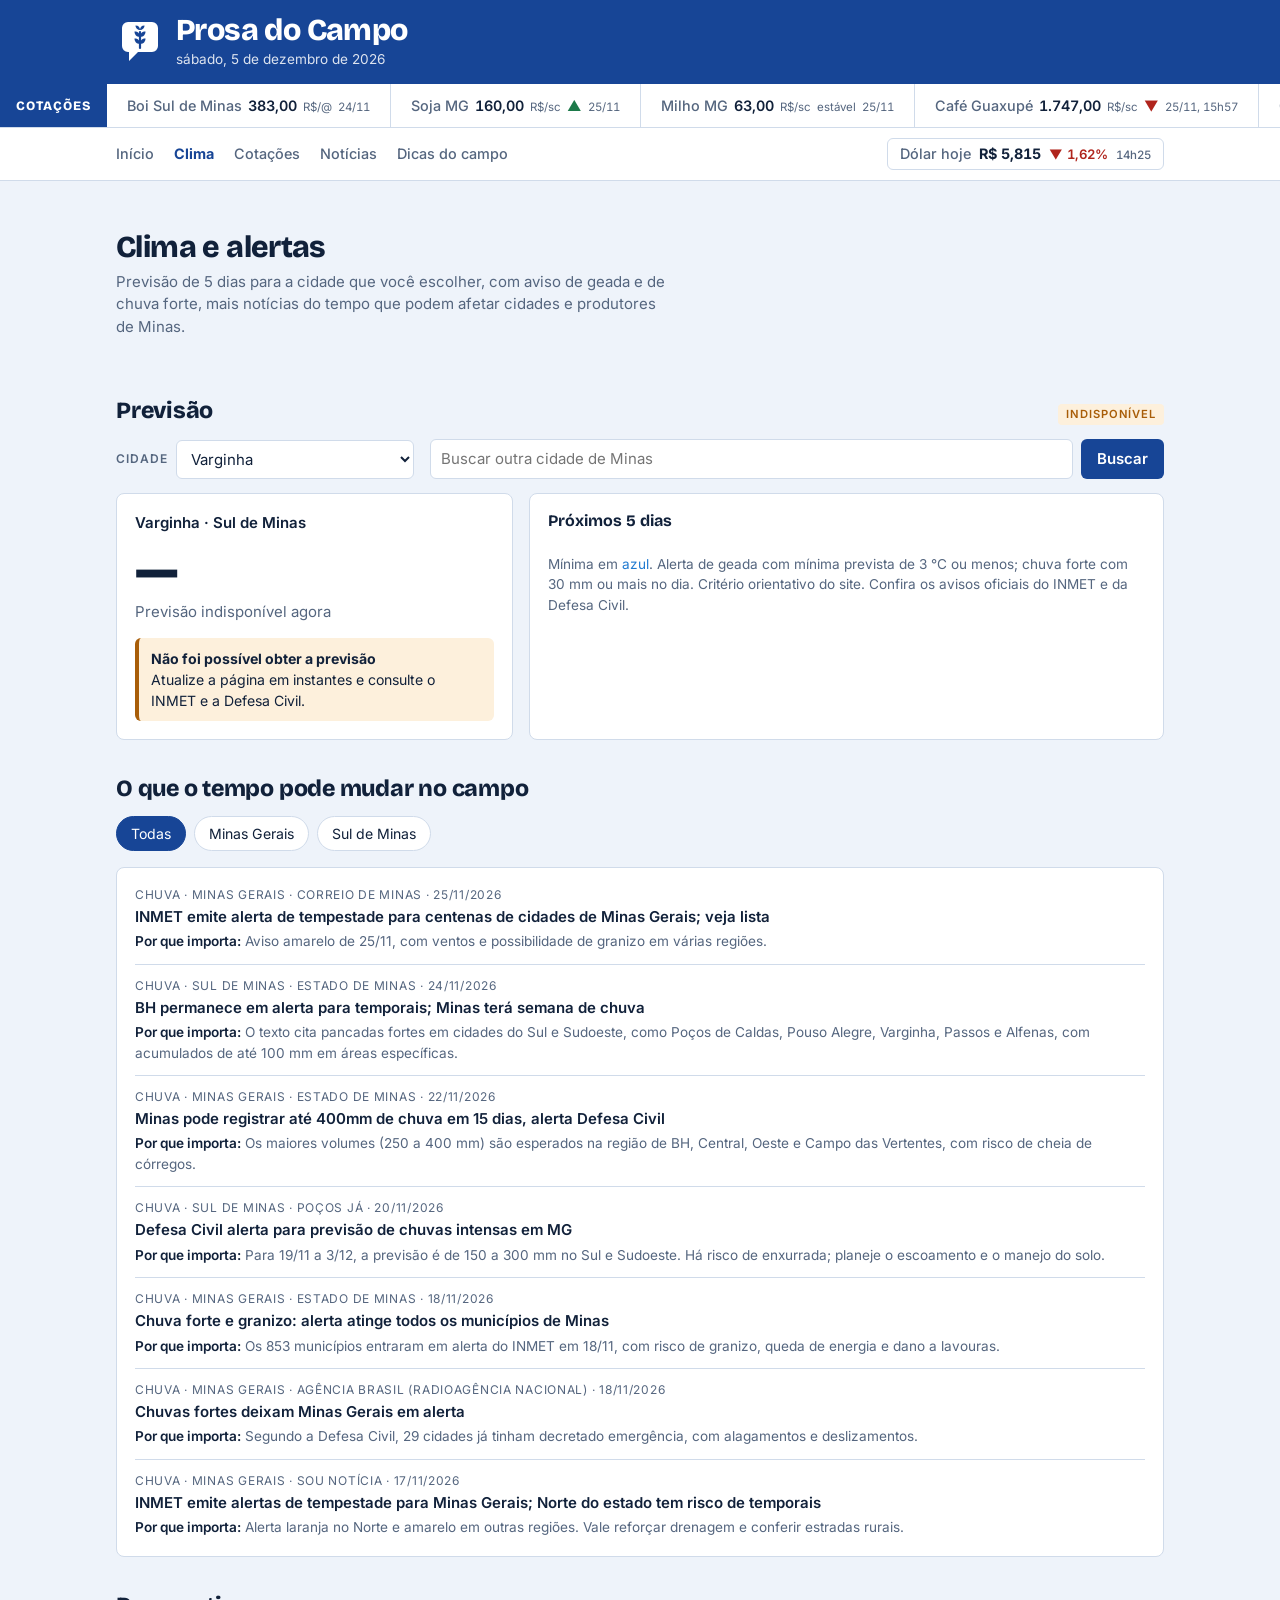
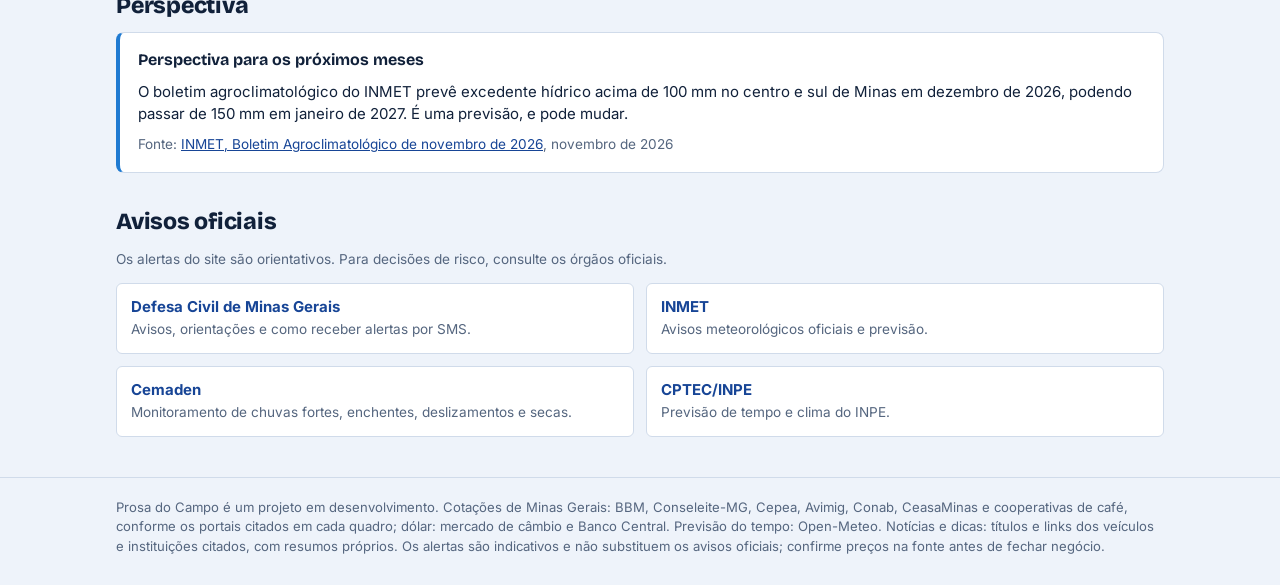
==== clima.html @ 06bc99a5 "Remove as ilustrações das páginas Clima, Cotações, Notícias e Dicas Co-Authored-By: Claude Sonnet 5." ====
<!doctype html>
<html lang="pt-BR">
<head>
<meta charset="utf-8">
<meta name="viewport" content="width=device-width, initial-scale=1, viewport-fit=cover">
<title>Clima · Prosa do Campo</title>
<meta name="description" content="Previsão por cidade de Minas Gerais, alertas de geada e chuva forte e notícias do tempo que afetam o campo.">
<link rel="stylesheet" href="https://fonts.googleapis.com/css2?family=Bricolage+Grotesque:opsz,wght@12..96,600;12..96,800&family=Inter:wght@400;500;600&display=swap">
<link rel="stylesheet" href="assets/site.css">
</head>
<body data-page="clima">
<header class="top">
  <div class="wrap">
    <a class="brand" href="index.html" style="color:inherit;text-decoration:none">
      <svg class="logo" viewBox="0 0 48 48" role="img" aria-label="Logo Prosa do Campo: balão de conversa com uma espiga">
        <path d="M6 10a6 6 0 0 1 6-6h24a6 6 0 0 1 6 6v18a6 6 0 0 1-6 6H22l-9 9v-9h-1a6 6 0 0 1-6-6z" fill="var(--accent-ink)"/>
        <path d="M24 30V14" stroke="var(--accent)" stroke-width="2.2" stroke-linecap="round" fill="none"/>
        <g fill="var(--accent)">
          <path d="M24 12c-3 0-4.5-2.5-4.5-4.5C22.500 7.500 24 9.500 24 12z"/>
          <path d="M24 12c3 0 4.500-2.500 4.500-4.500C25.500 7.500 24 9.500 24 12z"/>
          <path d="M24 19c-4 0-5.500-3-5.500-5.500C22 13.500 24 15.500 24 19z"/>
          <path d="M24 19c4 0 5.500-3 5.500-5.500C26 13.500 24 15.500 24 19z"/>
          <path d="M24 26c-4 0-5.500-3-5.500-5.500C22 20.500 24 22.500 24 26z"/>
          <path d="M24 26c4 0 5.500-3 5.500-5.500C26 20.500 24 22.500 24 26z"/>
        </g>
      </svg>
      <div>
        <h1>Prosa do Campo</h1>
        <p id="today">Notícias, clima e cotações para o produtor mineiro</p>
      </div>
    </a>
  </div>
</header>

<div class="ticker" aria-label="Cotações do dia">
  <a class="tk-label" href="cotacoes.html">Cotações</a>
  <div class="tk-view"><div class="tk-row" id="ticker"></div></div>
</div>

<nav class="sections" aria-label="Seções">
  <div class="wrap">
    <div class="links"><a href="index.html">Início</a><a href="clima.html" aria-current="page">Clima</a><a href="cotacoes.html">Cotações</a><a href="noticias.html">Notícias</a><a href="dicas.html">Dicas do campo</a></div>
    <a class="nav-usd" id="nav-usd" href="cotacoes.html#dolar"><span class="k">Dólar hoje</span><span class="v" id="nav-v">R$ —</span><span class="down" id="nav-pct"></span><span class="t" id="nav-t"></span></a>
  </div>
</nav>

<main class="wrap">

  <div class="page-head">
    <h2>Clima e alertas</h2>
    <p>Previsão de 5 dias para a cidade que você escolher, com aviso de geada e de chuva forte, mais notícias do tempo que podem afetar cidades e produtores de Minas.</p>
  </div>
  <section aria-labelledby="h-prev" style="margin-top:20px">
    <header><h2 id="h-prev">Previsão</h2><span class="sub"><span id="wx-status" class="tag">Carregando…</span></span></header>
    <div class="wx-tools">
      <div class="pick-city"><label for="city">Cidade</label><select id="city"></select></div>
      <form class="city-search" id="city-form" role="search">
        <label for="city-q" class="sr">Buscar outra cidade de Minas</label>
        <input id="city-q" type="search" placeholder="Buscar outra cidade de Minas" autocomplete="off" maxlength="60">
        <button type="submit">Buscar</button>
      </form>
    </div>
    <div id="city-results" class="city-results" aria-live="polite" hidden></div><div class="weather">
      <div class="panel now" aria-live="polite">
        <div class="place" id="wx-place"></div>
        <div class="temp" id="wx-temp"></div>
        <div class="cond" id="wx-cond"></div>
        <div class="alerts" id="alerts"></div>
      </div>
      <div class="panel">
        <h3>Próximos 5 dias</h3>
        <div class="days" id="days"></div>
        <p class="sub" style="margin:12px 0 0">Mínima em <span style="color:var(--sky)">azul</span>. Alerta de geada com mínima prevista de 3 °C ou menos; chuva forte com 30 mm ou mais no dia. Critério orientativo do site. Confira os avisos oficiais do INMET e da Defesa Civil.</p>
      </div>
    </div>
  </section>

  <section aria-labelledby="h-cn">
    <header><h2 id="h-cn">O que o tempo pode mudar no campo</h2></header>
    <div class="chips" id="clima-chips" role="group" aria-label="Filtrar por região"></div>
    <div class="panel"><ul class="news" id="clima-news"><li class="sub">Carregando…</li></ul></div>
  </section>

  <section id="clima-sazonal-box" aria-labelledby="h-saz">
    <header><h2 id="h-saz">Perspectiva</h2></header>
    <div id="clima-sazonal"></div>
  </section>

  <section aria-labelledby="h-of">
    <header><h2 id="h-of">Avisos oficiais</h2></header>
    <p class="disclaimer">Os alertas do site são orientativos. Para decisões de risco, consulte os órgãos oficiais.</p>
    <div class="linkgrid" id="clima-links"></div>
  </section>

</main>

<footer>
  <div class="wrap">
    Prosa do Campo é um projeto em desenvolvimento. Cotações de Minas Gerais: BBM, Conseleite-MG, Cepea, Avimig, Conab, CeasaMinas e cooperativas de café, conforme os portais citados em cada quadro; dólar: mercado de câmbio e Banco Central. Previsão do tempo: Open-Meteo. Notícias e dicas: títulos e links dos veículos e instituições citados, com resumos próprios. Os alertas são indicativos e não substituem os avisos oficiais; confirme preços na fonte antes de fechar negócio.
  </div>
</footer>
<script src="assets/site.js"></script>
</body>
</html>
---- assets/site.css ----
/* Base comum (a versão publicada no GitHub Pages não tem o reset do visualizador) */
html { -webkit-text-size-adjust: 100%; color-scheme: light; }
body { margin: 0; }
img, svg { max-width: 100%; }
[hidden] { display: none !important; }
/* Layout: faixa azul com logo e cidade, ticker de cotações, ilustração, clima, cotações em abas, notícias e dicas */
:root {
  --bg: #eef3fa;
  --surface: #ffffff;
  --ink: #11213a;
  --muted: #55667f;
  --line: #d0dbea;
  --accent: #174596;
  --accent-ink: #ffffff;
  --sky: #1f7ad1;
  --warn: #a85d08;
  --warn-bg: #fdf0dc;
  --crit: #b0241c;
  --crit-bg: #fbe4e1;
  --good: #1d7a4a;
  --font-display: "Bricolage Grotesque", "Trebuchet MS", system-ui, sans-serif;
  --font-body: "Inter", system-ui, -apple-system, "Segoe UI", sans-serif;
}
@media (prefers-color-scheme: dark) {
  :root:not([data-theme="light"]) {
    --bg: #0c1524; --surface: #131f33; --ink: #e4ecf8; --muted: #9fb0c8; --line: #24344d;
    --accent: #7db0ff; --accent-ink: #07101f; --sky: #5fc0ee; --warn: #f0b15a; --warn-bg: #33250f;
    --crit: #ff8f86; --crit-bg: #3a1613; --good: #5fbf8a; color-scheme: dark;
  }
}
:root[data-theme="dark"] {
  --bg: #0c1524; --surface: #131f33; --ink: #e4ecf8; --muted: #9fb0c8; --line: #24344d;
  --accent: #7db0ff; --accent-ink: #07101f; --sky: #5fc0ee; --warn: #f0b15a; --warn-bg: #33250f;
  --crit: #ff8f86; --crit-bg: #3a1613; --good: #5fbf8a; color-scheme: dark;
}
* { box-sizing: border-box; }
body { background: var(--bg); color: var(--ink); font-family: var(--font-body); font-size: 15px; line-height: 1.5; }
.wrap { max-width: 1080px; margin: 0 auto; padding-left: max(16px, env(safe-area-inset-left, 0px)); padding-right: max(16px, env(safe-area-inset-right, 0px)); }
h1, h2, h3 { font-family: var(--font-display); text-wrap: balance; margin: 0; line-height: 1.1; }
a { color: var(--accent); }
:focus-visible { outline: 2px solid var(--sky); outline-offset: 2px; }

.top { background: var(--accent); color: var(--accent-ink); margin-top: calc(-1 * env(safe-area-inset-top, 0px)); padding-top: env(safe-area-inset-top, 0px); }
.top .wrap { display: flex; flex-wrap: wrap; gap: 12px 24px; align-items: center; justify-content: space-between; padding-block: 14px; }
.brand { display: flex; align-items: center; gap: 12px; min-width: 0; }
.logo { width: 48px; height: 48px; flex: none; }
.brand h1 { font-size: 1.9rem; font-weight: 800; letter-spacing: -0.02em; }
.brand p { margin: 2px 0 0; font-size: 0.85rem; opacity: 0.85; }
.pick { display: flex; align-items: center; gap: 8px; min-width: 0; }
.pick label { font-size: 0.75rem; text-transform: uppercase; letter-spacing: 0.08em; opacity: 0.85; }
select { font: inherit; padding: 8px 10px; border-radius: 6px; border: 1px solid var(--line); background: var(--surface); color: var(--ink); min-width: 0; max-width: 100%; }

/* Faixa de cotações */
.ticker { display: flex; background: var(--surface); border-bottom: 1px solid var(--line); }
.tk-label { flex: none; display: flex; align-items: center; padding: 0 16px; padding-left: max(16px, env(safe-area-inset-left, 0px)); font-family: var(--font-display); font-weight: 800; font-size: 0.8rem; text-transform: uppercase; letter-spacing: 0.08em; background: var(--accent); color: var(--accent-ink); text-decoration: none; }
.tk-view { overflow: hidden; flex: 1; min-width: 0; }
.tk-row { display: flex; width: max-content; animation: tick 70s linear infinite; }
.tk-view:hover .tk-row { animation-play-state: paused; }
.tk { display: flex; align-items: baseline; gap: 6px; padding: 11px 20px; border-right: 1px solid var(--line); white-space: nowrap; font-variant-numeric: tabular-nums; font-size: 0.9rem; }
.tk .k { font-weight: 500; color: var(--muted); }
.tk .v { font-weight: 600; }
.tk .u, .tk .d { font-size: 0.72rem; color: var(--muted); }
.tk .up { color: var(--good); } .tk .down { color: var(--crit); }
@keyframes tick { to { transform: translateX(-50%); } }
@media (prefers-reduced-motion: reduce) {
  .tk-view { overflow-x: auto; }
  .tk-row { animation: none; }
  .tk-dup { display: none; }
}

nav.sections { border-bottom: 1px solid var(--line); background: var(--surface); }
nav.sections .wrap { display: flex; align-items: center; justify-content: space-between; gap: 16px; padding-block: 10px; }
nav.sections .links { display: flex; gap: 20px; overflow-x: auto; min-width: 0; }
nav.sections a.nav-usd { flex: none; display: flex; align-items: baseline; gap: 8px; color: var(--ink); padding: 4px 12px; border: 1px solid var(--line); border-radius: 6px; font-variant-numeric: tabular-nums; }
nav.sections a.nav-usd:hover { color: var(--ink); border-color: var(--accent); }
.nav-usd .k { color: var(--muted); font-weight: 500; }
.nav-usd .v { font-weight: 700; }
.nav-usd .up { color: var(--good); font-weight: 600; font-size: 0.82rem; }
.nav-usd .down { color: var(--crit); font-weight: 600; font-size: 0.82rem; }
.nav-usd .t { color: var(--muted); font-size: 0.72rem; }
@media (max-width: 520px) { .nav-usd .t { display: none; } }
nav.sections a { white-space: nowrap; text-decoration: none; color: var(--muted); font-weight: 500; font-size: 0.9rem; }
nav.sections a:hover { color: var(--accent); }

.wx-tools { display: flex; flex-wrap: wrap; gap: 10px 16px; align-items: center; margin-bottom: 14px; }
.pick-city { display: flex; align-items: center; gap: 8px; min-width: 0; }
.pick-city label { font-size: 0.75rem; text-transform: uppercase; letter-spacing: 0.08em; color: var(--muted); font-weight: 600; }
.pick-city select { max-width: 100%; }
.city-search { display: flex; gap: 8px; flex: 1; min-width: 240px; }
.city-search input { flex: 1; min-width: 0; font: inherit; padding: 8px 10px; border: 1px solid var(--line); border-radius: 6px; background: var(--surface); color: var(--ink); }
.city-search button { font: inherit; font-weight: 600; padding: 8px 16px; border: 0; border-radius: 6px; background: var(--accent); color: var(--accent-ink); cursor: pointer; }
.city-results { display: flex; flex-wrap: wrap; gap: 8px; align-items: center; margin: -4px 0 14px; }
.city-results button { font: inherit; padding: 6px 12px; border: 1px solid var(--line); border-radius: 999px; background: var(--surface); color: var(--ink); cursor: pointer; }
.city-results button:hover { border-color: var(--accent); color: var(--accent); }
.sr { position: absolute; width: 1px; height: 1px; overflow: hidden; clip: rect(0 0 0 0); white-space: nowrap; }
.hero { margin: 20px 0 0; border-radius: 8px; overflow: hidden; border: 1px solid var(--line); background: var(--surface); position: relative; }
.hero svg { display: block; width: 100%; height: 170px; }
.hero figcaption { position: absolute; left: 14px; bottom: 10px; color: var(--accent-ink); font-family: var(--font-display); font-weight: 800; font-size: 1.05rem; }

main { padding-block: 24px 40px; display: grid; gap: 36px; }
section > header { display: flex; flex-wrap: wrap; gap: 6px 14px; align-items: baseline; justify-content: space-between; margin-bottom: 14px; }
section > header h2 { font-size: 1.45rem; font-weight: 800; letter-spacing: -0.01em; }
.sub { color: var(--muted); font-size: 0.85rem; }
.tag { display: inline-block; font-size: 0.7rem; font-weight: 600; text-transform: uppercase; letter-spacing: 0.08em; padding: 2px 8px; border-radius: 4px; background: var(--warn-bg); color: var(--warn); }
.tag.live { background: var(--line); color: var(--good); }
.notice { border: 1px solid var(--line); background: var(--surface); color: var(--muted); padding: 10px 14px; border-radius: 6px; font-size: 0.85rem; margin: 0 0 16px; }

/* Clima */
.weather { display: grid; gap: 16px; grid-template-columns: minmax(0, 1fr) minmax(0, 1.6fr); }
.panel { background: var(--surface); border: 1px solid var(--line); border-radius: 8px; padding: 18px; min-width: 0; }
.now .temp { font-family: var(--font-display); font-size: 3.4rem; font-weight: 800; line-height: 1; letter-spacing: -0.03em; }
.now .cond { color: var(--muted); margin-top: 4px; }
.now .place { font-weight: 600; margin-bottom: 8px; }
.alerts { display: grid; gap: 8px; margin-top: 14px; }
.alert { padding: 10px 12px; border-radius: 6px; font-size: 0.88rem; border-left: 4px solid; }
.alert strong { display: block; }
.alert.crit { background: var(--crit-bg); border-color: var(--crit); }
.alert.warn { background: var(--warn-bg); border-color: var(--warn); }
.alert.ok { background: var(--bg); border-color: var(--good); }
.days { display: grid; grid-template-columns: repeat(5, minmax(0, 1fr)); gap: 8px; }
.day { text-align: center; padding: 10px 4px; border: 1px solid var(--line); border-radius: 6px; font-variant-numeric: tabular-nums; min-width: 0; }
.day .dn { font-weight: 600; font-size: 0.85rem; }
.day .dc { font-size: 0.72rem; color: var(--muted); min-height: 2.2em; }
.day .mm { margin-top: 4px; font-weight: 600; }
.day .mm span { color: var(--sky); }
.day .rain { font-size: 0.78rem; color: var(--muted); margin-top: 2px; }
.day.frost { border-color: var(--crit); background: var(--crit-bg); }
.day.heavy { border-color: var(--sky); }
.panel h3 { font-size: 1rem; margin-bottom: 12px; }

/* Cotações */
.ico { width: 26px; height: 26px; fill: none; stroke: var(--accent); stroke-width: 2; stroke-linecap: round; stroke-linejoin: round; flex: none; }
.ttl { display: inline-flex; align-items: center; gap: 8px; }
.tabs { display: flex; gap: 4px; margin-bottom: 16px; border-bottom: 1px solid var(--line); }
.tabs button { font: inherit; font-weight: 600; padding: 10px 16px; background: none; border: 0; border-bottom: 3px solid transparent; color: var(--muted); cursor: pointer; margin-bottom: -1px; }
.tabs button[aria-selected="true"] { color: var(--accent); border-bottom-color: var(--accent); }
.quotes { display: grid; gap: 16px; grid-template-columns: repeat(2, minmax(0, 1fr)); }
.q h3 { display: flex; justify-content: space-between; align-items: baseline; gap: 8px; flex-wrap: wrap; }
.scroll { overflow-x: auto; }
table { width: 100%; border-collapse: collapse; font-variant-numeric: tabular-nums; }
th, td { text-align: right; padding: 8px 6px; border-bottom: 1px solid var(--line); font-size: 0.88rem; white-space: nowrap; }
th:first-child, td:first-child { text-align: left; white-space: normal; }
th { font-size: 0.7rem; text-transform: uppercase; letter-spacing: 0.07em; color: var(--muted); font-weight: 600; }
tr:last-child td { border-bottom: 0; }
td.val { font-weight: 600; }
td.dt { color: var(--muted); font-size: 0.8rem; }
.up { color: var(--good); } .down { color: var(--crit); }
.unit { display: block; font-size: 0.72rem; color: var(--muted); }
.empty { margin: 0; padding: 14px; border: 1px dashed var(--line); border-radius: 6px; color: var(--muted); font-size: 0.88rem; }

.q.wide { grid-column: 1 / -1; }
.cafe-grid { display: grid; gap: 18px 28px; grid-template-columns: minmax(0, 1.15fr) minmax(0, 1fr); }
.cafe-grid > div { min-width: 0; }
.q h4 { margin: 0 0 6px; font-size: 0.78rem; text-transform: uppercase; letter-spacing: 0.06em; color: var(--muted); font-weight: 600; }
.cafe-grid .stack { display: grid; gap: 22px; align-content: start; }
.usd { display: grid; gap: 16px; grid-template-columns: minmax(0, 1fr) minmax(0, 1.6fr); }
.usd .lbl { font-size: 0.75rem; text-transform: uppercase; letter-spacing: 0.08em; color: var(--muted); font-weight: 600; }
.usd .big { font-family: var(--font-display); font-size: 3.2rem; font-weight: 800; line-height: 1.05; letter-spacing: -0.03em; margin: 6px 0 4px; font-variant-numeric: tabular-nums; }
.usd .chg { font-weight: 600; font-variant-numeric: tabular-nums; }
.usd dl { display: grid; grid-template-columns: auto 1fr; gap: 4px 16px; margin: 14px 0 0; font-variant-numeric: tabular-nums; font-size: 0.9rem; }
.usd dt { color: var(--muted); } .usd dd { margin: 0; text-align: right; font-weight: 600; }

/* Notícias e dicas */
.cols { display: grid; gap: 16px; grid-template-columns: minmax(0, 1.5fr) minmax(0, 1fr); }
.news { list-style: none; margin: 0; padding: 0; display: grid; }
.news li { padding: 12px 0; border-bottom: 1px solid var(--line); }
.news li:first-child { padding-top: 0; }
.news li:last-child { border-bottom: 0; padding-bottom: 0; }
.news .meta { font-size: 0.75rem; color: var(--muted); text-transform: uppercase; letter-spacing: 0.06em; }
.news a { display: inline-block; margin-top: 2px; font-weight: 600; color: var(--ink); text-decoration: none; }
.news a:hover { color: var(--accent); text-decoration: underline; }
.tips { margin: 0; padding-left: 1.1em; display: grid; gap: 10px; }
.tips li::marker { color: var(--accent); }

footer { border-top: 1px solid var(--line); padding-block: 20px 28px; color: var(--muted); font-size: 0.82rem; }

@media (max-width: 760px) {
  .weather, .quotes, .cols, .usd, .cafe-grid { grid-template-columns: minmax(0, 1fr); }
  .days { grid-template-columns: repeat(5, minmax(64px, 1fr)); overflow-x: auto; }
  .brand h1 { font-size: 1.6rem; }
  .hero svg { height: 130px; }
}

/* ===== Várias páginas ===== */
nav.sections .links a[aria-current="page"] { color: var(--accent); font-weight: 700; box-shadow: 0 2px 0 var(--accent); }
.page-head { padding-block: 26px 4px; }
.page-head h2 { font-size: 1.9rem; font-weight: 800; letter-spacing: -0.02em; }
.page-head p { margin: 6px 0 0; color: var(--muted); max-width: 62ch; }
.more { display: inline-block; margin-top: 12px; font-weight: 600; font-size: 0.9rem; }
.home-top { display: grid; gap: 16px; grid-template-columns: minmax(0, 1fr) minmax(0, 1.4fr); }
.home-top .panel .place a, .place a { font-size: 0.8rem; font-weight: 500; margin-left: 6px; }
.stats { display: grid; gap: 10px; grid-template-columns: repeat(4, minmax(0, 1fr)); }
.stat { border: 1px solid var(--line); border-radius: 6px; padding: 10px 12px; min-width: 0; background: var(--bg); font-variant-numeric: tabular-nums; }
.stat .k { font-size: 0.78rem; color: var(--muted); }
.stat .v { font-weight: 700; font-size: 1.1rem; }
.stat .u, .stat .d { font-size: 0.72rem; color: var(--muted); }
.stat .up { color: var(--good); } .stat .down { color: var(--crit); }
.tip-day { border-left: 4px solid var(--accent); padding: 4px 0 4px 14px; }
.tip-day .meta { font-size: 0.75rem; color: var(--muted); text-transform: uppercase; letter-spacing: 0.06em; }
.tip-day h3 { margin: 2px 0 6px; font-size: 1.1rem; }
.tip-day p { margin: 0 0 6px; }
.chips { display: flex; flex-wrap: wrap; gap: 8px; margin: 0 0 16px; }
.chips button { font: inherit; font-size: 0.88rem; padding: 6px 14px; border: 1px solid var(--line); border-radius: 999px; background: var(--surface); color: var(--ink); cursor: pointer; }
.chips button[aria-pressed="true"] { background: var(--accent); color: var(--accent-ink); border-color: var(--accent); }
.news .why { display: block; margin-top: 3px; font-size: 0.85rem; color: var(--muted); }
.news .why b { font-weight: 600; color: var(--ink); }
.cardgrid { display: grid; gap: 16px; grid-template-columns: repeat(2, minmax(0, 1fr)); }
.tip-card { background: var(--surface); border: 1px solid var(--line); border-radius: 8px; padding: 16px 18px; min-width: 0; }
.tip-card .meta { font-size: 0.72rem; color: var(--muted); text-transform: uppercase; letter-spacing: 0.07em; font-weight: 600; }
.tip-card h3 { font-size: 1.05rem; margin: 4px 0 8px; }
.tip-card p { margin: 0 0 8px; }
.tip-card .src { font-size: 0.82rem; color: var(--muted); }
.linkgrid { display: grid; gap: 12px; grid-template-columns: repeat(2, minmax(0, 1fr)); }
.linkgrid a { display: block; padding: 12px 14px; border: 1px solid var(--line); border-radius: 6px; background: var(--surface); color: var(--ink); text-decoration: none; }
.linkgrid a:hover { border-color: var(--accent); }
.linkgrid strong { display: block; color: var(--accent); }
.linkgrid span { font-size: 0.85rem; color: var(--muted); }
.outlook { border-left: 4px solid var(--sky); }
.disclaimer { font-size: 0.85rem; color: var(--muted); }
@media (max-width: 760px) {
  .home-top, .cardgrid, .linkgrid { grid-template-columns: minmax(0, 1fr); }
  .stats { grid-template-columns: repeat(2, minmax(0, 1fr)); }
  .page-head h2 { font-size: 1.6rem; }
}
@media (max-width: 640px) {
  nav.sections .wrap { flex-wrap: wrap; }
  nav.sections .links { flex: 1 1 100%; gap: 16px; }
  nav.sections a.nav-usd { flex: 1 1 100%; justify-content: center; }
}
.hero img { display: block; width: 100%; height: 340px; object-fit: cover; object-position: center 40%; }
.hero figcaption { text-shadow: 0 1px 6px rgba(0,0,0,.6); color: #fff; }
@media (max-width: 760px) { .hero img { height: 200px; } }
.hero.hero-page img { height: 220px; object-position: center; }
@media (max-width: 760px) { .hero.hero-page img { height: 130px; } }
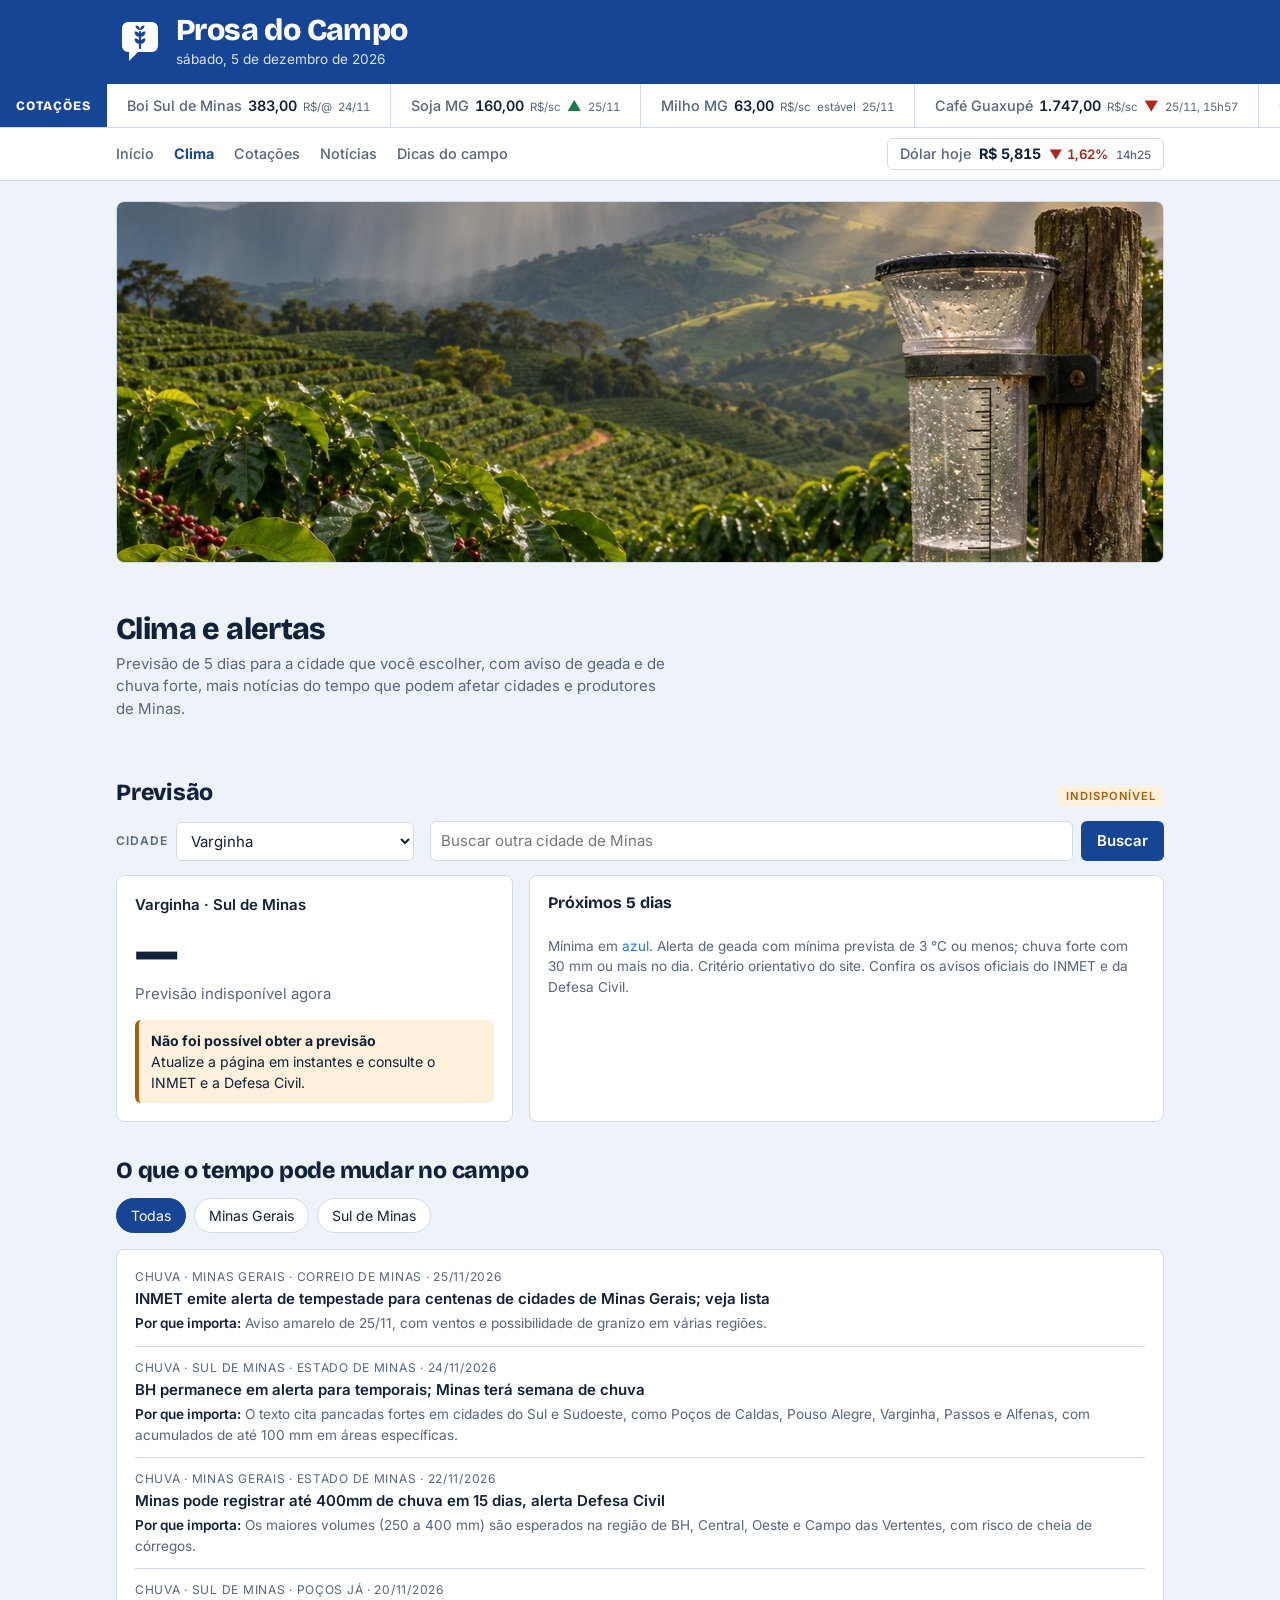
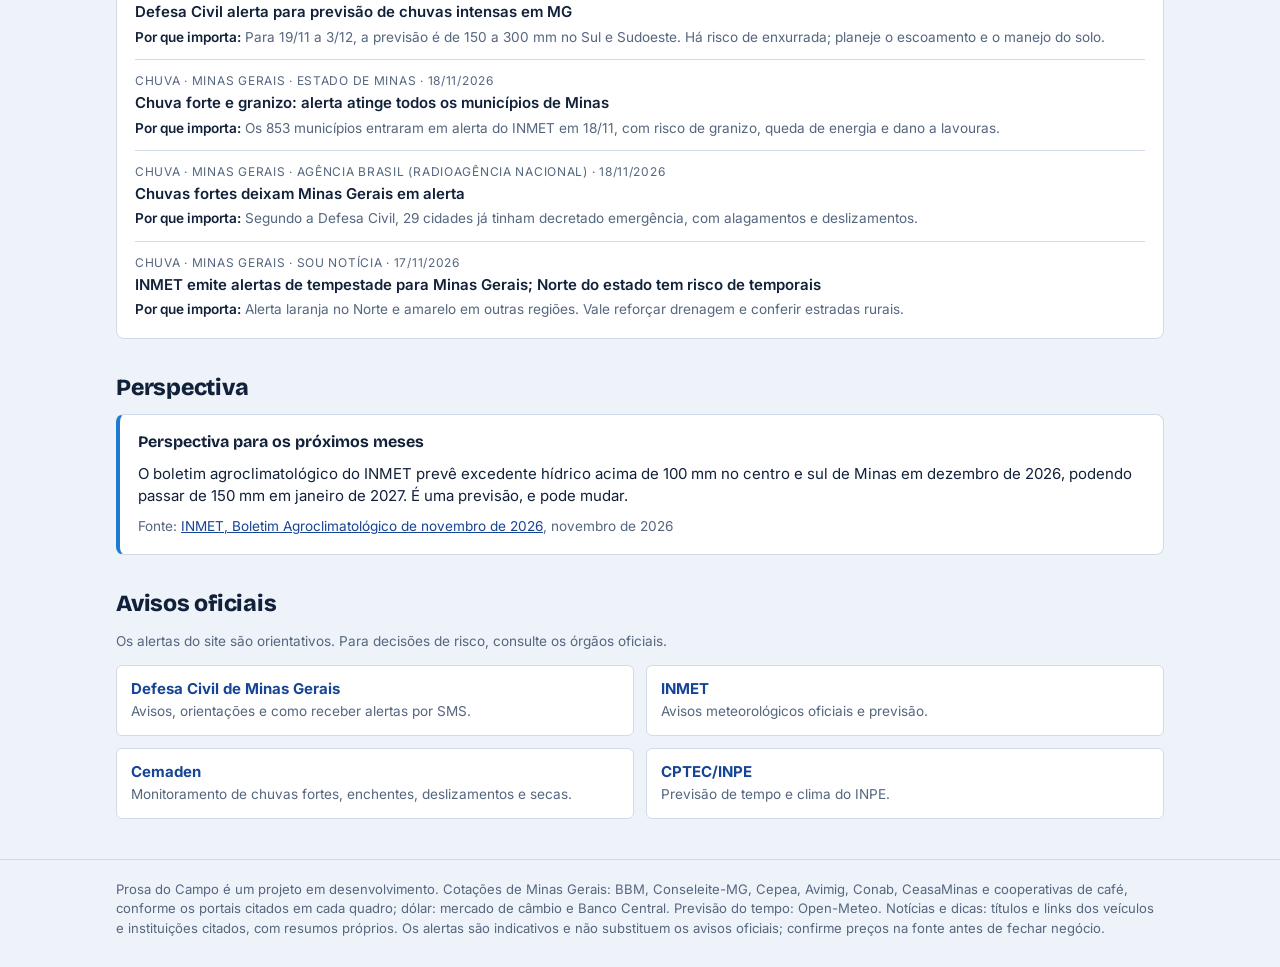
==== commit 9caf886b: "Imagens enviadas pelo usuário no topo de Clima, Cotações, Notícias e Dicas Co-Authored-By: Claude So" ====
--- a/clima.html
+++ b/clima.html
@@ -43,7 +43,7 @@
     <a class="nav-usd" id="nav-usd" href="cotacoes.html#dolar"><span class="k">Dólar hoje</span><span class="v" id="nav-v">R$ —</span><span class="down" id="nav-pct"></span><span class="t" id="nav-t"></span></a>
   </div>
 </nav>
-
+<div class="wrap"><figure class="hero hero-page"><img src="assets/hero-clima.jpg" width="1254" height="602" alt="Chuva sobre os morros de um cafezal em Minas Gerais, com um pluviômetro no primeiro plano"></figure></div>
 <main class="wrap">
 
   <div class="page-head">
--- a/assets/site.css
+++ b/assets/site.css
@@ -230,5 +230,5 @@
 .hero img { display: block; width: 100%; height: 340px; object-fit: cover; object-position: center 40%; }
 .hero figcaption { text-shadow: 0 1px 6px rgba(0,0,0,.6); color: #fff; }
 @media (max-width: 760px) { .hero img { height: 200px; } }
-.hero.hero-page img { height: 220px; object-position: center; }
-@media (max-width: 760px) { .hero.hero-page img { height: 130px; } }
+.hero.hero-page img { height: 360px; object-position: center; }
+@media (max-width: 760px) { .hero.hero-page img { height: 200px; } }
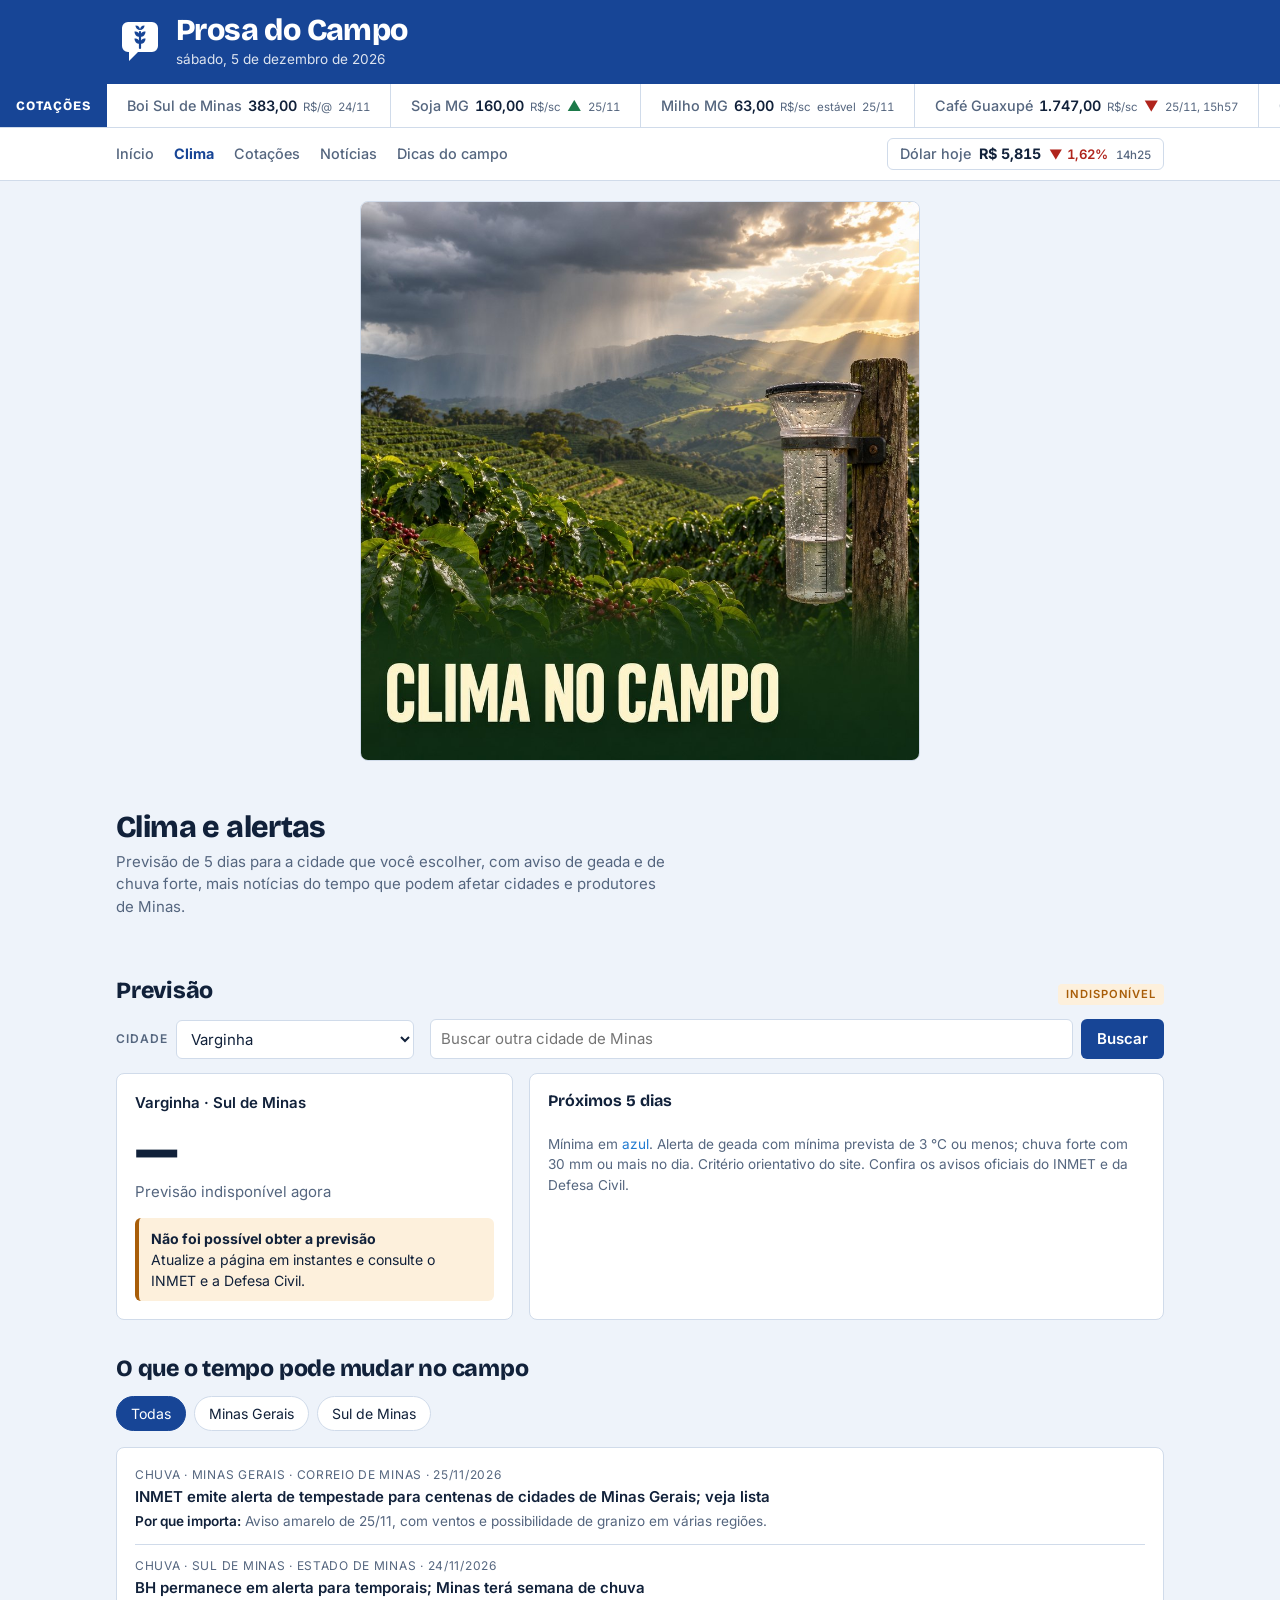
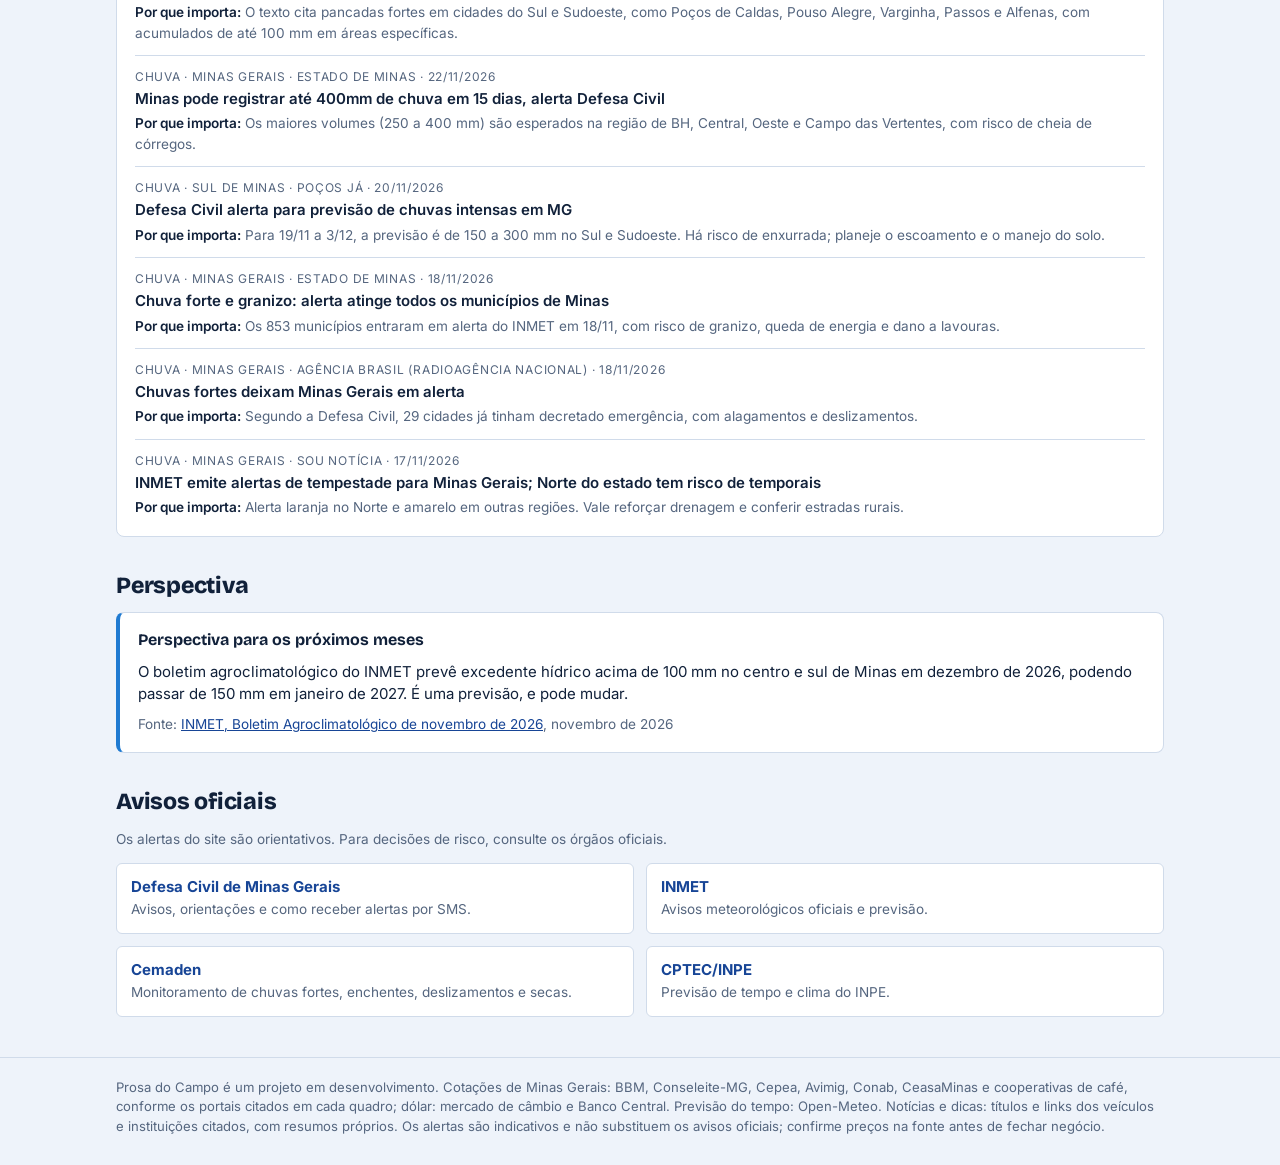
==== commit 637cbca1: "Imagens inteiras e centralizadas nas páginas Clima, Cotações, Notícias e Dicas Co-Authored-By: Claud" ====
--- a/clima.html
+++ b/clima.html
@@ -43,7 +43,7 @@
     <a class="nav-usd" id="nav-usd" href="cotacoes.html#dolar"><span class="k">Dólar hoje</span><span class="v" id="nav-v">R$ —</span><span class="down" id="nav-pct"></span><span class="t" id="nav-t"></span></a>
   </div>
 </nav>
-<div class="wrap"><figure class="hero hero-page"><img src="assets/hero-clima.jpg" width="1254" height="602" alt="Chuva sobre os morros de um cafezal em Minas Gerais, com um pluviômetro no primeiro plano"></figure></div>
+<div class="wrap"><figure class="hero hero-page"><img src="assets/hero-clima.jpg" width="1000" height="1000" alt="Chuva sobre os morros de um cafezal em Minas Gerais, com um pluviômetro no primeiro plano"></figure></div>
 <main class="wrap">
 
   <div class="page-head">
--- a/assets/site.css
+++ b/assets/site.css
@@ -230,5 +230,6 @@
 .hero img { display: block; width: 100%; height: 340px; object-fit: cover; object-position: center 40%; }
 .hero figcaption { text-shadow: 0 1px 6px rgba(0,0,0,.6); color: #fff; }
 @media (max-width: 760px) { .hero img { height: 200px; } }
-.hero.hero-page img { height: 360px; object-position: center; }
-@media (max-width: 760px) { .hero.hero-page img { height: 200px; } }
+.hero.hero-page { max-width: 560px; margin-left: auto; margin-right: auto; }
+.hero.hero-page img { height: auto; aspect-ratio: 1 / 1; object-fit: contain; }
+
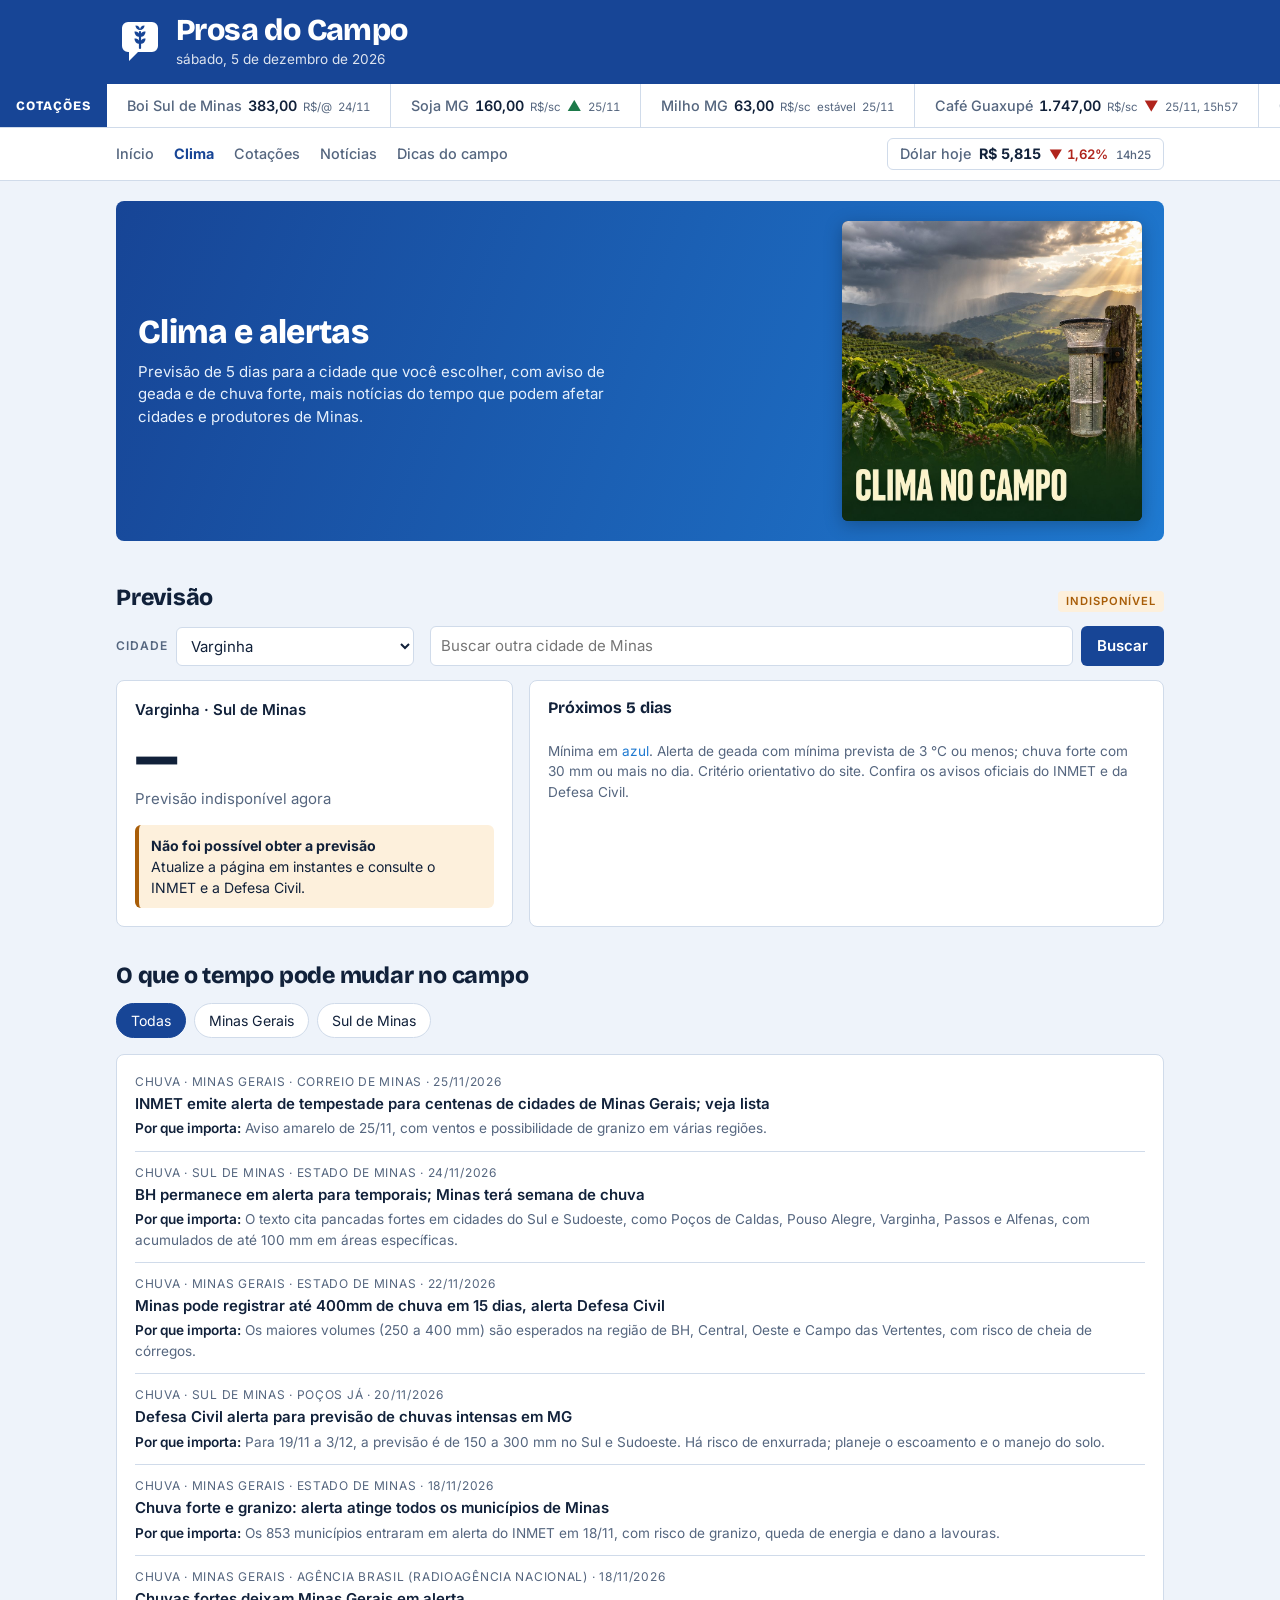
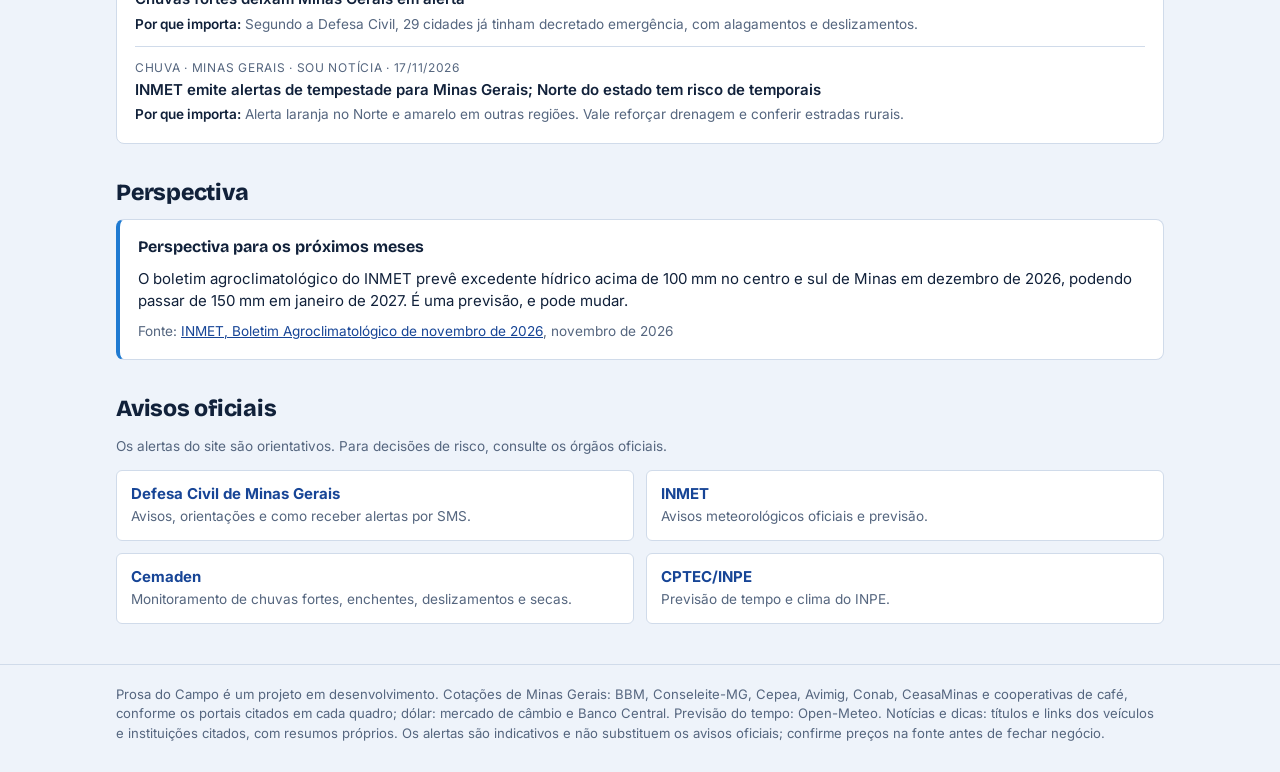
==== commit 23fde25f: "Faixa em paisagem nas páginas internas: título à esquerda, imagem inteira à direita Co-Authored-By: " ====
--- a/clima.html
+++ b/clima.html
@@ -43,13 +43,10 @@
     <a class="nav-usd" id="nav-usd" href="cotacoes.html#dolar"><span class="k">Dólar hoje</span><span class="v" id="nav-v">R$ —</span><span class="down" id="nav-pct"></span><span class="t" id="nav-t"></span></a>
   </div>
 </nav>
-<div class="wrap"><figure class="hero hero-page"><img src="assets/hero-clima.jpg" width="1000" height="1000" alt="Chuva sobre os morros de um cafezal em Minas Gerais, com um pluviômetro no primeiro plano"></figure></div>
+<div class="wrap"><section class="banner" aria-labelledby="h-banner"><div class="banner-text"><h2 id="h-banner">Clima e alertas</h2><p>Previsão de 5 dias para a cidade que você escolher, com aviso de geada e de chuva forte, mais notícias do tempo que podem afetar cidades e produtores de Minas.</p></div><img src="assets/hero-clima.jpg" width="1000" height="1000" alt="Chuva sobre os morros de um cafezal em Minas Gerais, com um pluviômetro no primeiro plano"></section></div>
 <main class="wrap">
 
-  <div class="page-head">
-    <h2>Clima e alertas</h2>
-    <p>Previsão de 5 dias para a cidade que você escolher, com aviso de geada e de chuva forte, mais notícias do tempo que podem afetar cidades e produtores de Minas.</p>
-  </div>
+  
   <section aria-labelledby="h-prev" style="margin-top:20px">
     <header><h2 id="h-prev">Previsão</h2><span class="sub"><span id="wx-status" class="tag">Carregando…</span></span></header>
     <div class="wx-tools">
--- a/assets/site.css
+++ b/assets/site.css
@@ -230,6 +230,10 @@
 .hero img { display: block; width: 100%; height: 340px; object-fit: cover; object-position: center 40%; }
 .hero figcaption { text-shadow: 0 1px 6px rgba(0,0,0,.6); color: #fff; }
 @media (max-width: 760px) { .hero img { height: 200px; } }
-.hero.hero-page { max-width: 560px; margin-left: auto; margin-right: auto; }
-.hero.hero-page img { height: auto; aspect-ratio: 1 / 1; object-fit: contain; }
-
+/* Faixa em paisagem: texto à esquerda, imagem inteira à direita */
+.banner { display: grid; grid-template-columns: minmax(0, 1fr) auto; gap: 24px; align-items: center; margin: 20px 0 0; padding: 20px 22px; border-radius: 8px; background: linear-gradient(110deg, #174596, #1f7ad1); color: #fff; }
+.banner h2 { font-size: 2.1rem; font-weight: 800; letter-spacing: -0.02em; color: #fff; }
+.banner p { margin: 10px 0 0; max-width: 52ch; color: #e6f0fc; }
+.banner img { display: block; width: 300px; height: 300px; border-radius: 6px; object-fit: contain; background: #0c1b33; box-shadow: 0 4px 18px rgba(0,0,0,.25); }
+@media (max-width: 760px) { .banner { grid-template-columns: minmax(0, 1fr) 36%; gap: 12px; padding: 14px; } .banner h2 { font-size: 1.3rem; } .banner p { font-size: 0.8rem; margin-top: 6px; } .banner img { width: 100%; height: auto; aspect-ratio: 1 / 1; } }
+
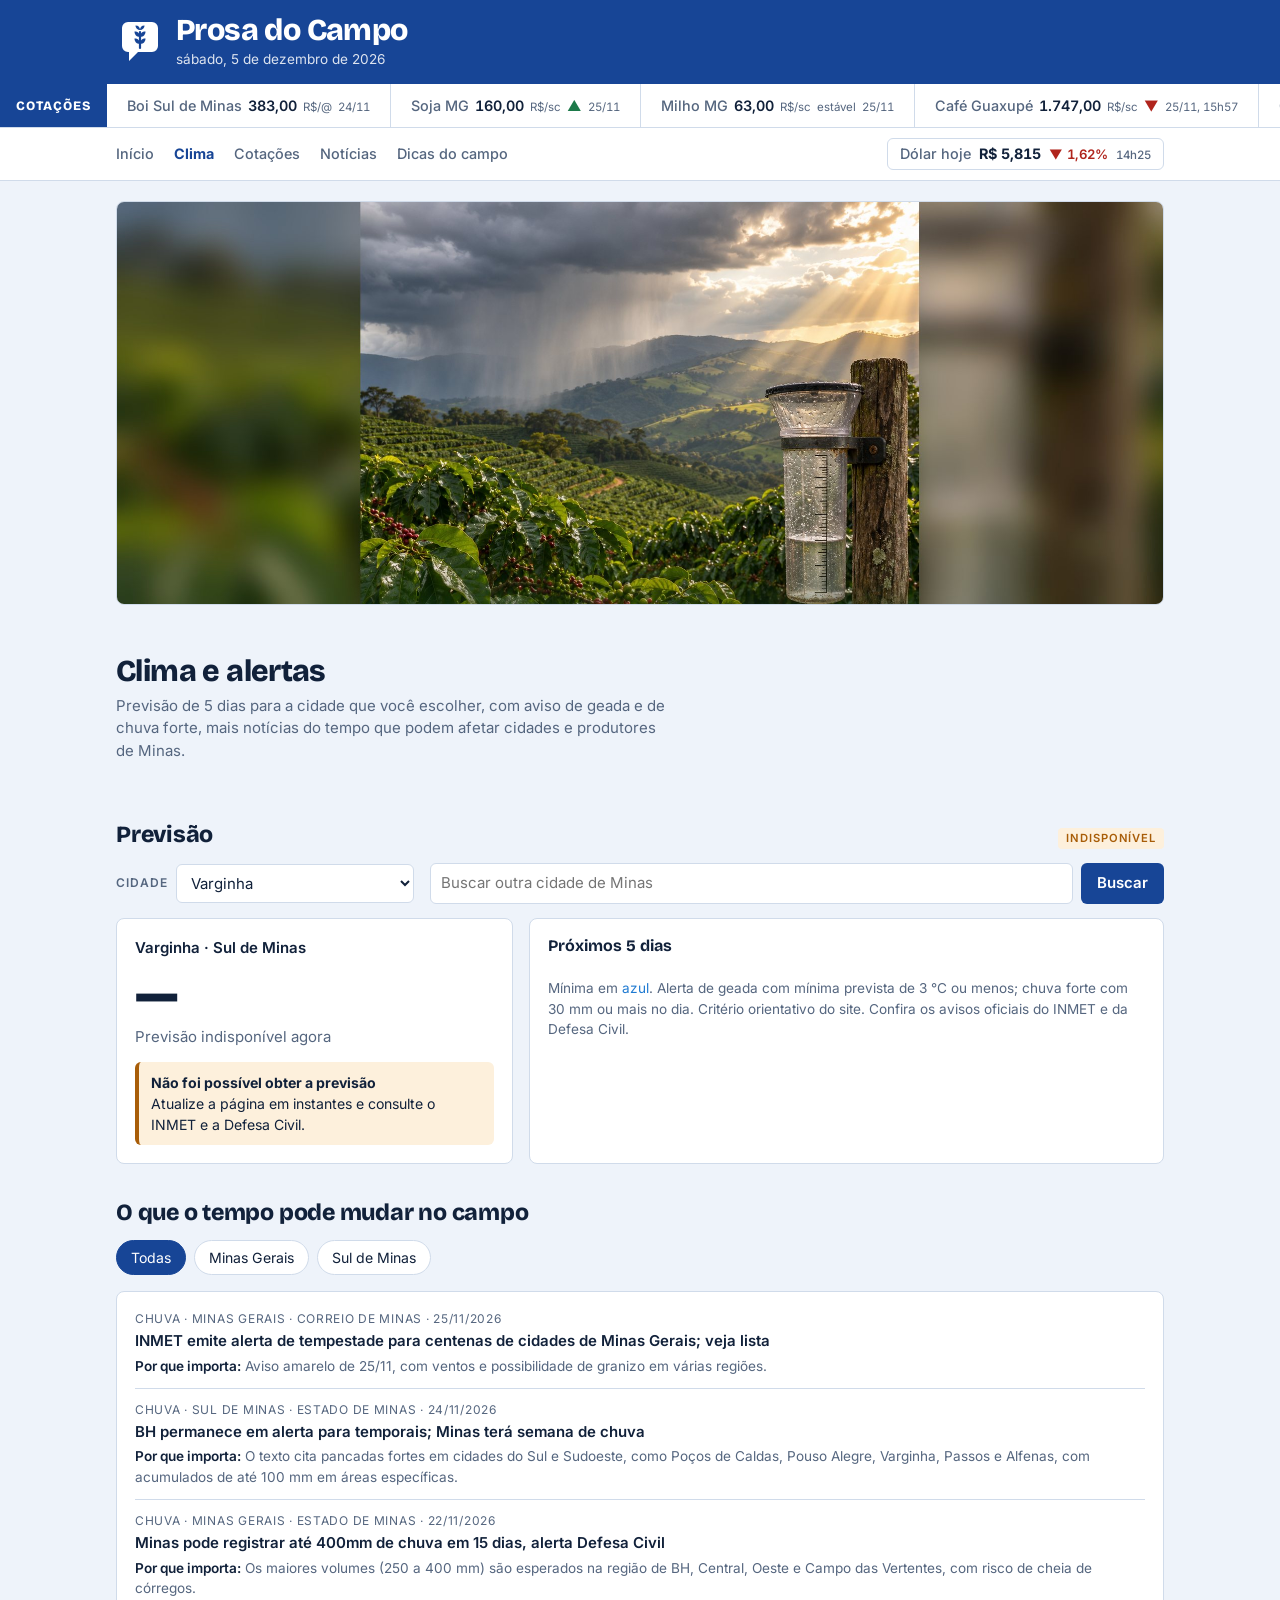
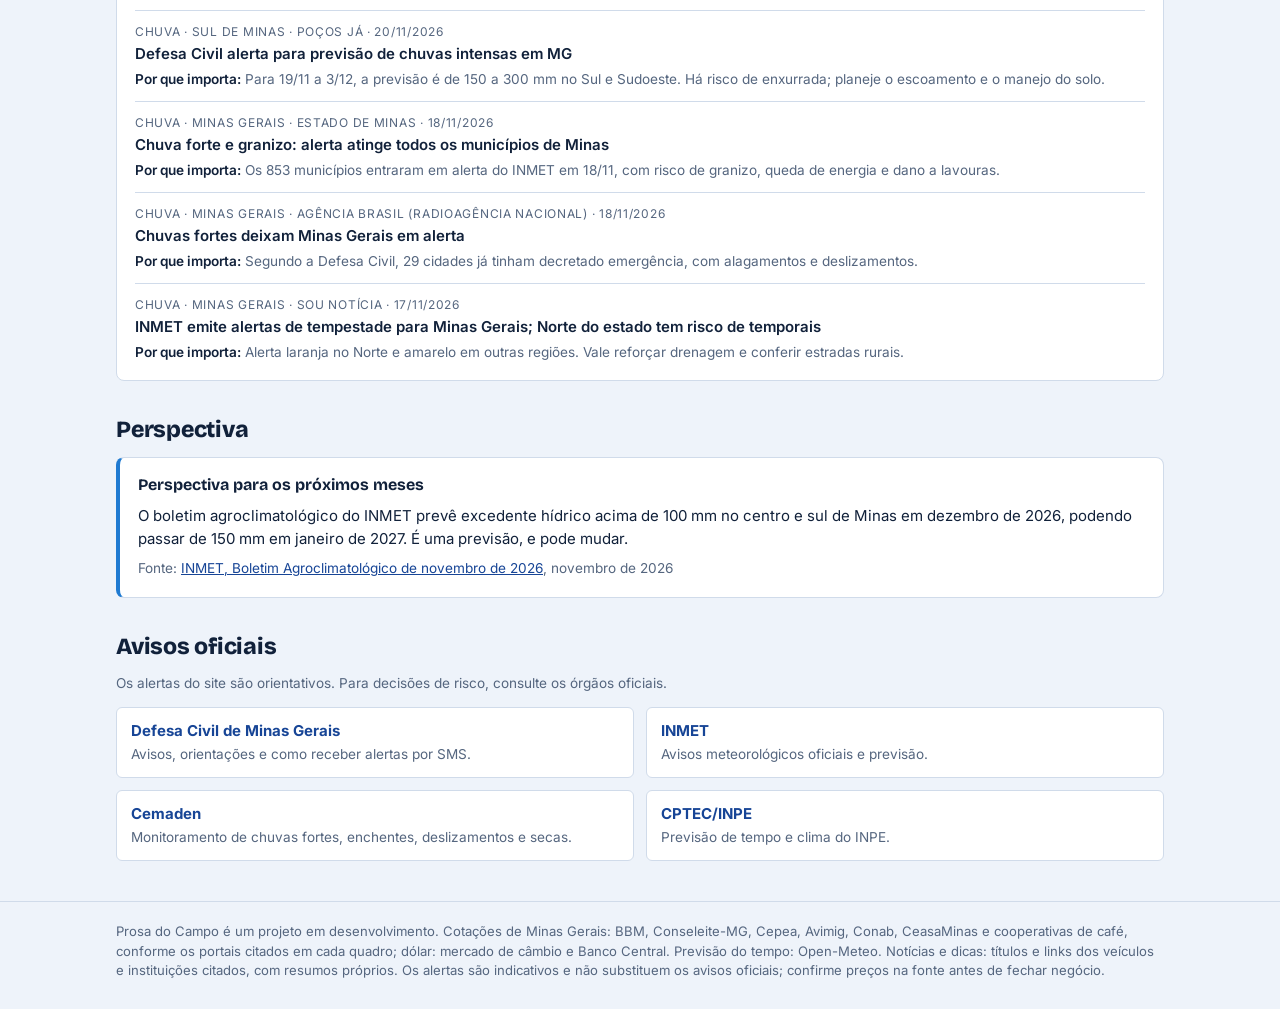
==== commit 18488ab7: "Imagens em paisagem nas páginas internas, sem o título escrito e com laterais desfocadas Co-Authored" ====
--- a/clima.html
+++ b/clima.html
@@ -43,10 +43,13 @@
     <a class="nav-usd" id="nav-usd" href="cotacoes.html#dolar"><span class="k">Dólar hoje</span><span class="v" id="nav-v">R$ —</span><span class="down" id="nav-pct"></span><span class="t" id="nav-t"></span></a>
   </div>
 </nav>
-<div class="wrap"><section class="banner" aria-labelledby="h-banner"><div class="banner-text"><h2 id="h-banner">Clima e alertas</h2><p>Previsão de 5 dias para a cidade que você escolher, com aviso de geada e de chuva forte, mais notícias do tempo que podem afetar cidades e produtores de Minas.</p></div><img src="assets/hero-clima.jpg" width="1000" height="1000" alt="Chuva sobre os morros de um cafezal em Minas Gerais, com um pluviômetro no primeiro plano"></section></div>
+<div class="wrap"><figure class="hero hero-page"><img src="assets/hero-clima.jpg" width="2080" height="800" alt="Chuva sobre os morros de um cafezal em Minas Gerais, com um pluviômetro no primeiro plano"></figure></div>
 <main class="wrap">
 
-  
+  <div class="page-head">
+    <h2>Clima e alertas</h2>
+    <p>Previsão de 5 dias para a cidade que você escolher, com aviso de geada e de chuva forte, mais notícias do tempo que podem afetar cidades e produtores de Minas.</p>
+  </div>
   <section aria-labelledby="h-prev" style="margin-top:20px">
     <header><h2 id="h-prev">Previsão</h2><span class="sub"><span id="wx-status" class="tag">Carregando…</span></span></header>
     <div class="wx-tools">
--- a/assets/site.css
+++ b/assets/site.css
@@ -237,3 +237,6 @@
 .banner img { display: block; width: 300px; height: 300px; border-radius: 6px; object-fit: contain; background: #0c1b33; box-shadow: 0 4px 18px rgba(0,0,0,.25); }
 @media (max-width: 760px) { .banner { grid-template-columns: minmax(0, 1fr) 36%; gap: 12px; padding: 14px; } .banner h2 { font-size: 1.3rem; } .banner p { font-size: 0.8rem; margin-top: 6px; } .banner img { width: 100%; height: auto; aspect-ratio: 1 / 1; } }
 
+
+.hero.hero-page img { width: 100%; height: auto; aspect-ratio: 2080 / 800; object-fit: cover; }
+@media (max-width: 760px) { .hero.hero-page img { height: 200px; aspect-ratio: auto; } }
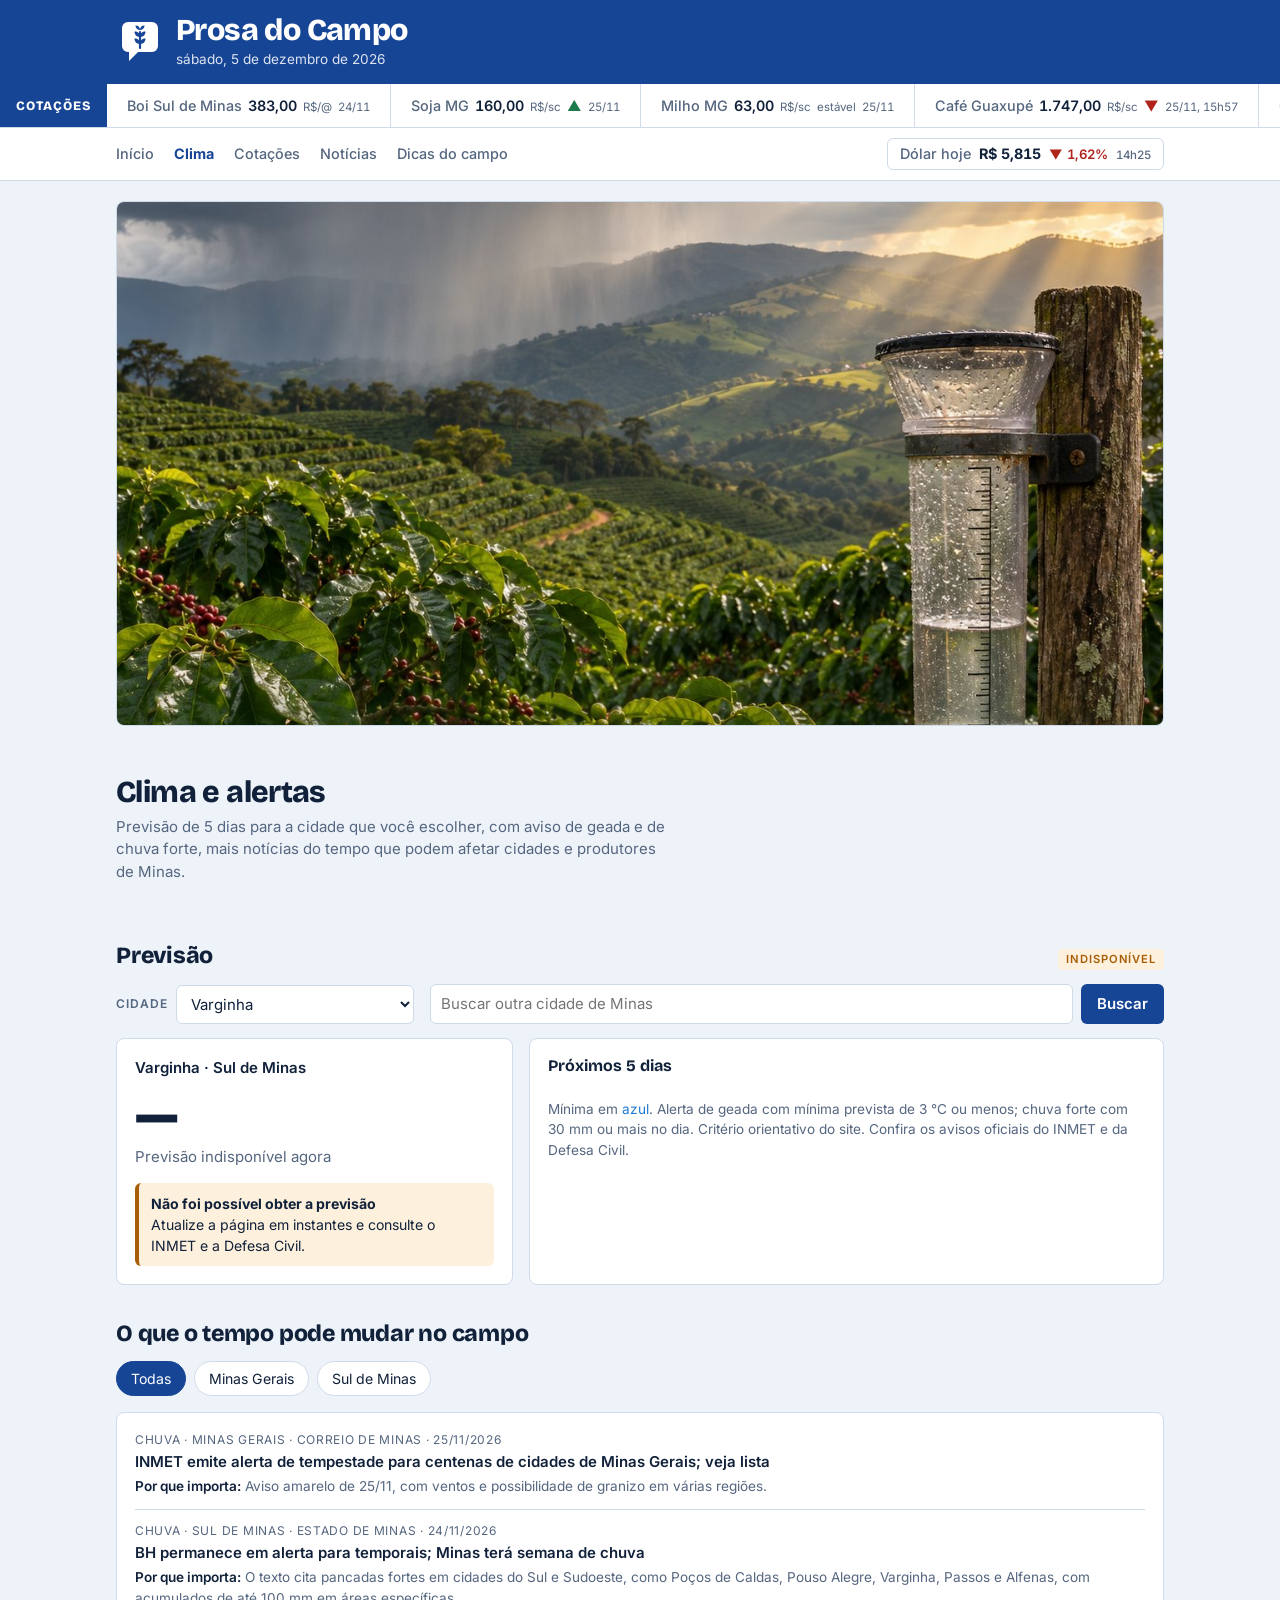
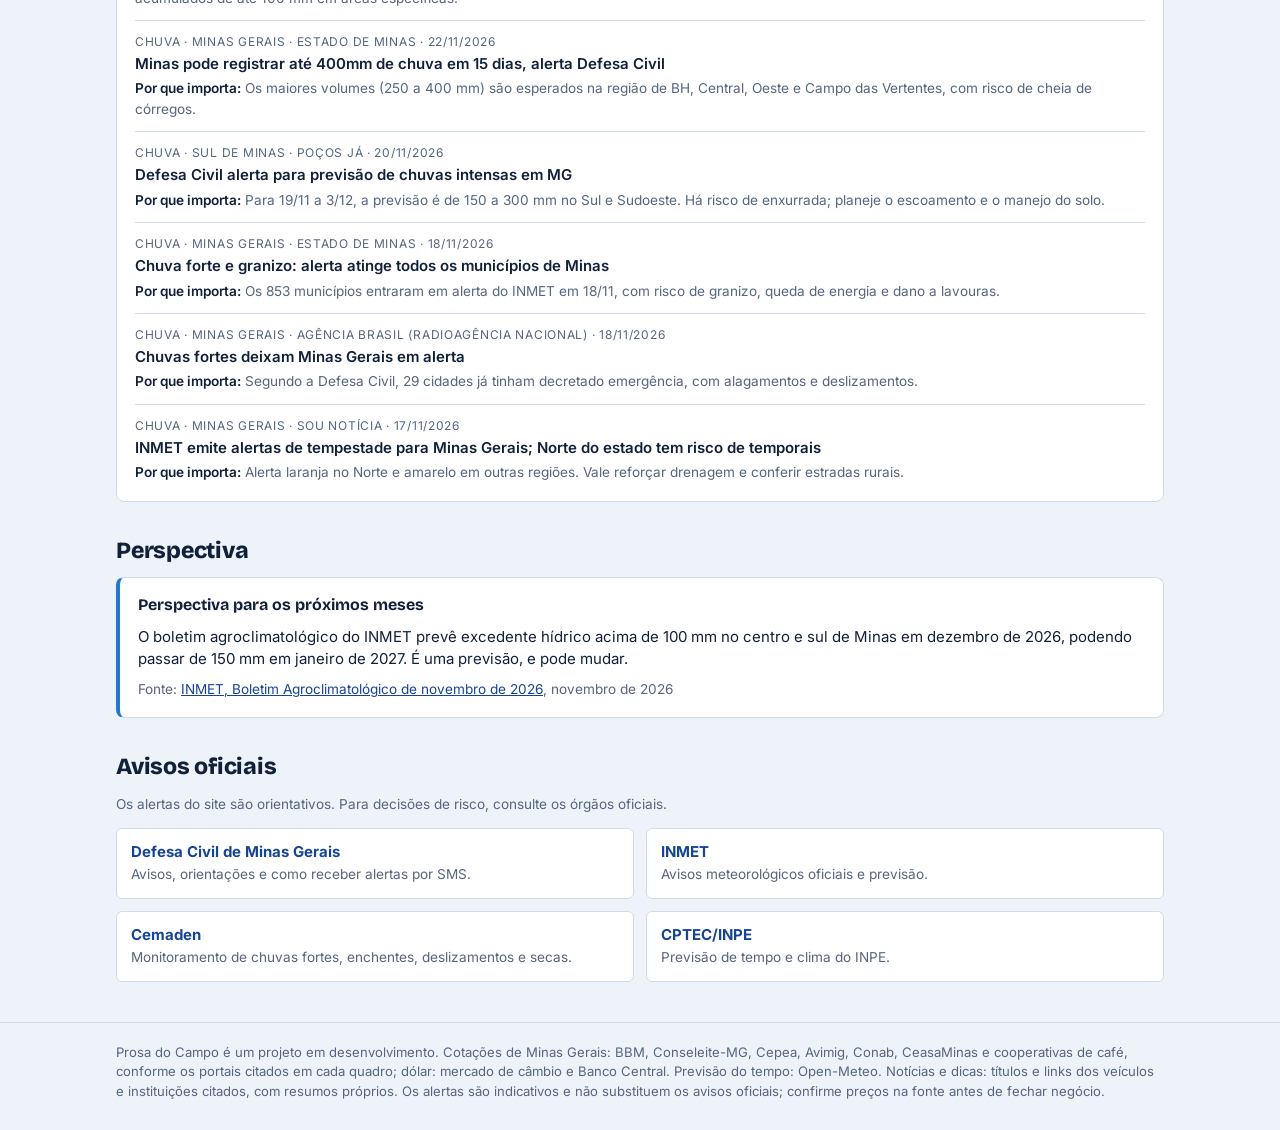
==== commit 823569df: "Imagens em paisagem sem borda e sem texto nas páginas internas Co-Authored-By: Claude Sonnet 5.5 <no" ====
--- a/clima.html
+++ b/clima.html
@@ -43,7 +43,7 @@
     <a class="nav-usd" id="nav-usd" href="cotacoes.html#dolar"><span class="k">Dólar hoje</span><span class="v" id="nav-v">R$ —</span><span class="down" id="nav-pct"></span><span class="t" id="nav-t"></span></a>
   </div>
 </nav>
-<div class="wrap"><figure class="hero hero-page"><img src="assets/hero-clima.jpg" width="2080" height="800" alt="Chuva sobre os morros de um cafezal em Minas Gerais, com um pluviômetro no primeiro plano"></figure></div>
+<div class="wrap"><figure class="hero hero-page"><img src="assets/hero-clima.jpg" width="1254" height="627" alt="Chuva sobre os morros de um cafezal em Minas Gerais, com um pluviômetro no primeiro plano"></figure></div>
 <main class="wrap">
 
   <div class="page-head">
--- a/assets/site.css
+++ b/assets/site.css
@@ -238,5 +238,4 @@
 @media (max-width: 760px) { .banner { grid-template-columns: minmax(0, 1fr) 36%; gap: 12px; padding: 14px; } .banner h2 { font-size: 1.3rem; } .banner p { font-size: 0.8rem; margin-top: 6px; } .banner img { width: 100%; height: auto; aspect-ratio: 1 / 1; } }
 
 
-.hero.hero-page img { width: 100%; height: auto; aspect-ratio: 2080 / 800; object-fit: cover; }
-@media (max-width: 760px) { .hero.hero-page img { height: 200px; aspect-ratio: auto; } }
+.hero.hero-page img { width: 100%; height: auto; aspect-ratio: 2 / 1; object-fit: cover; }
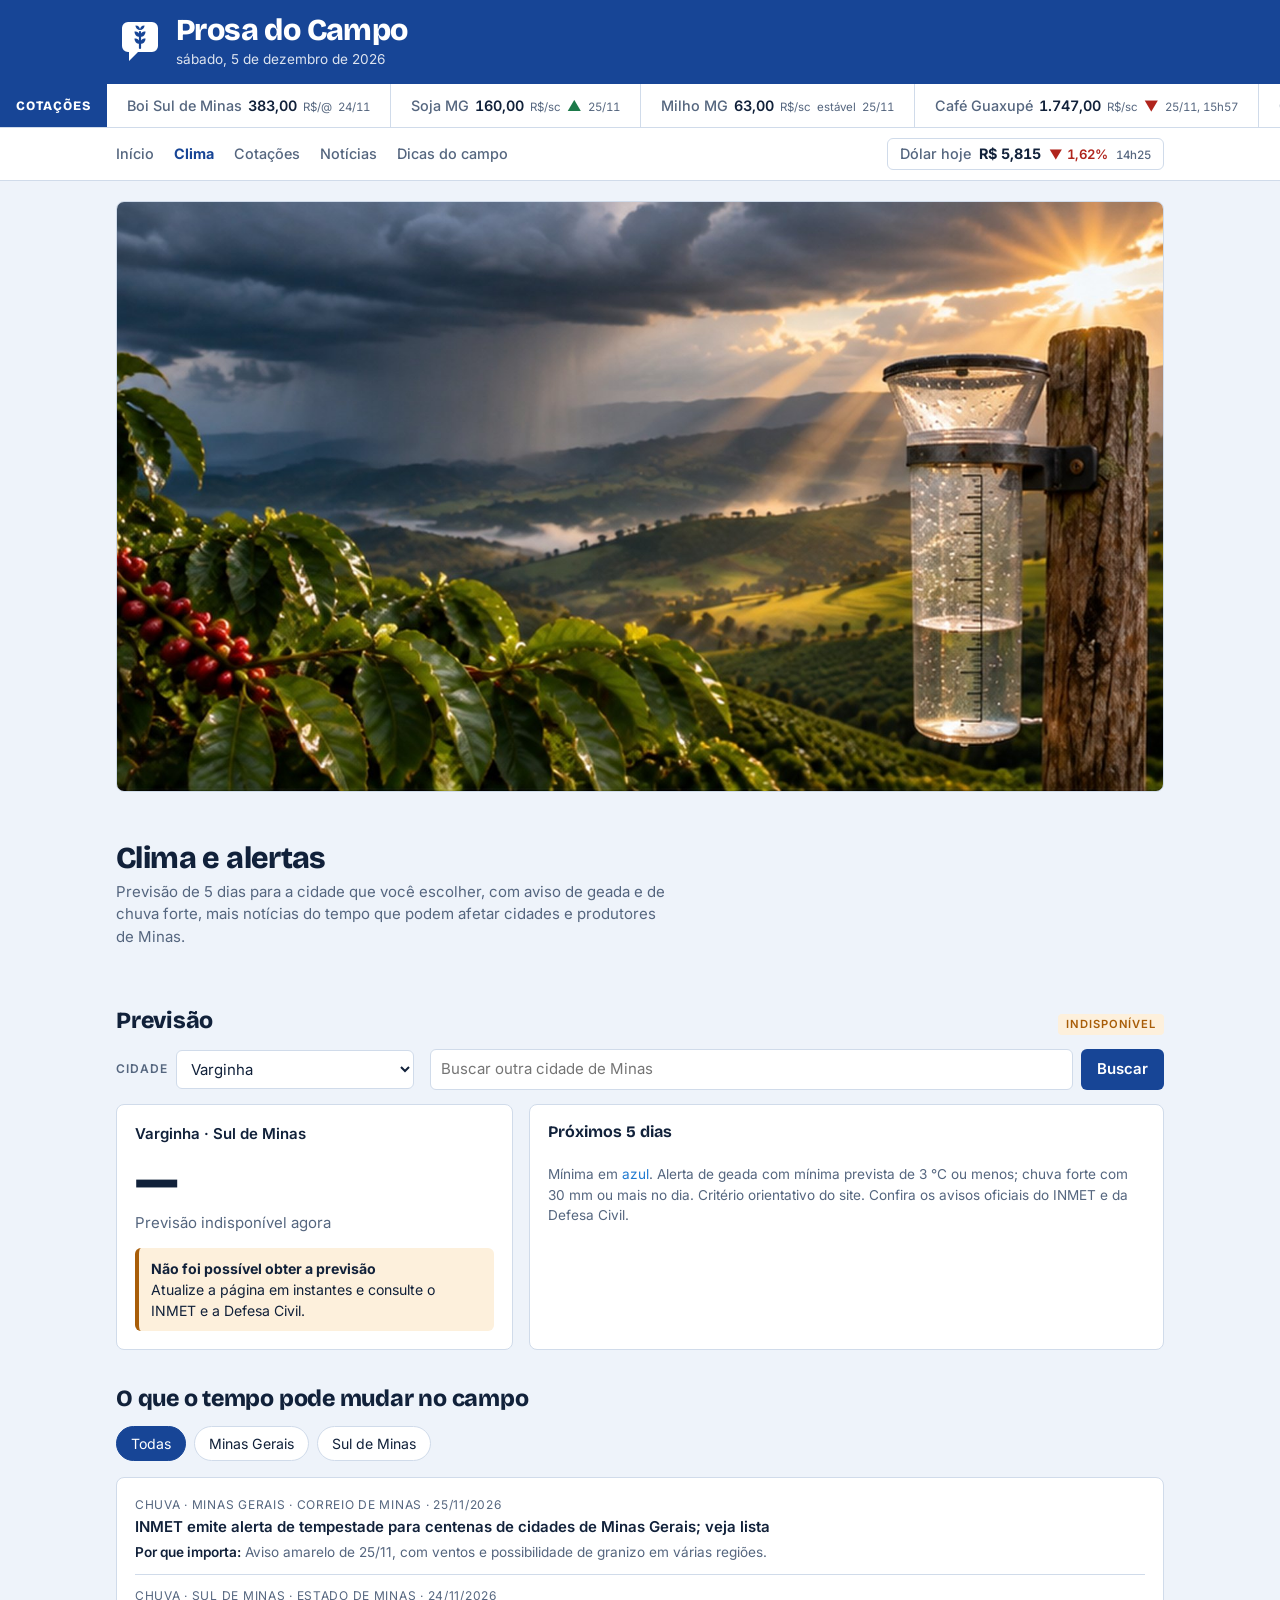
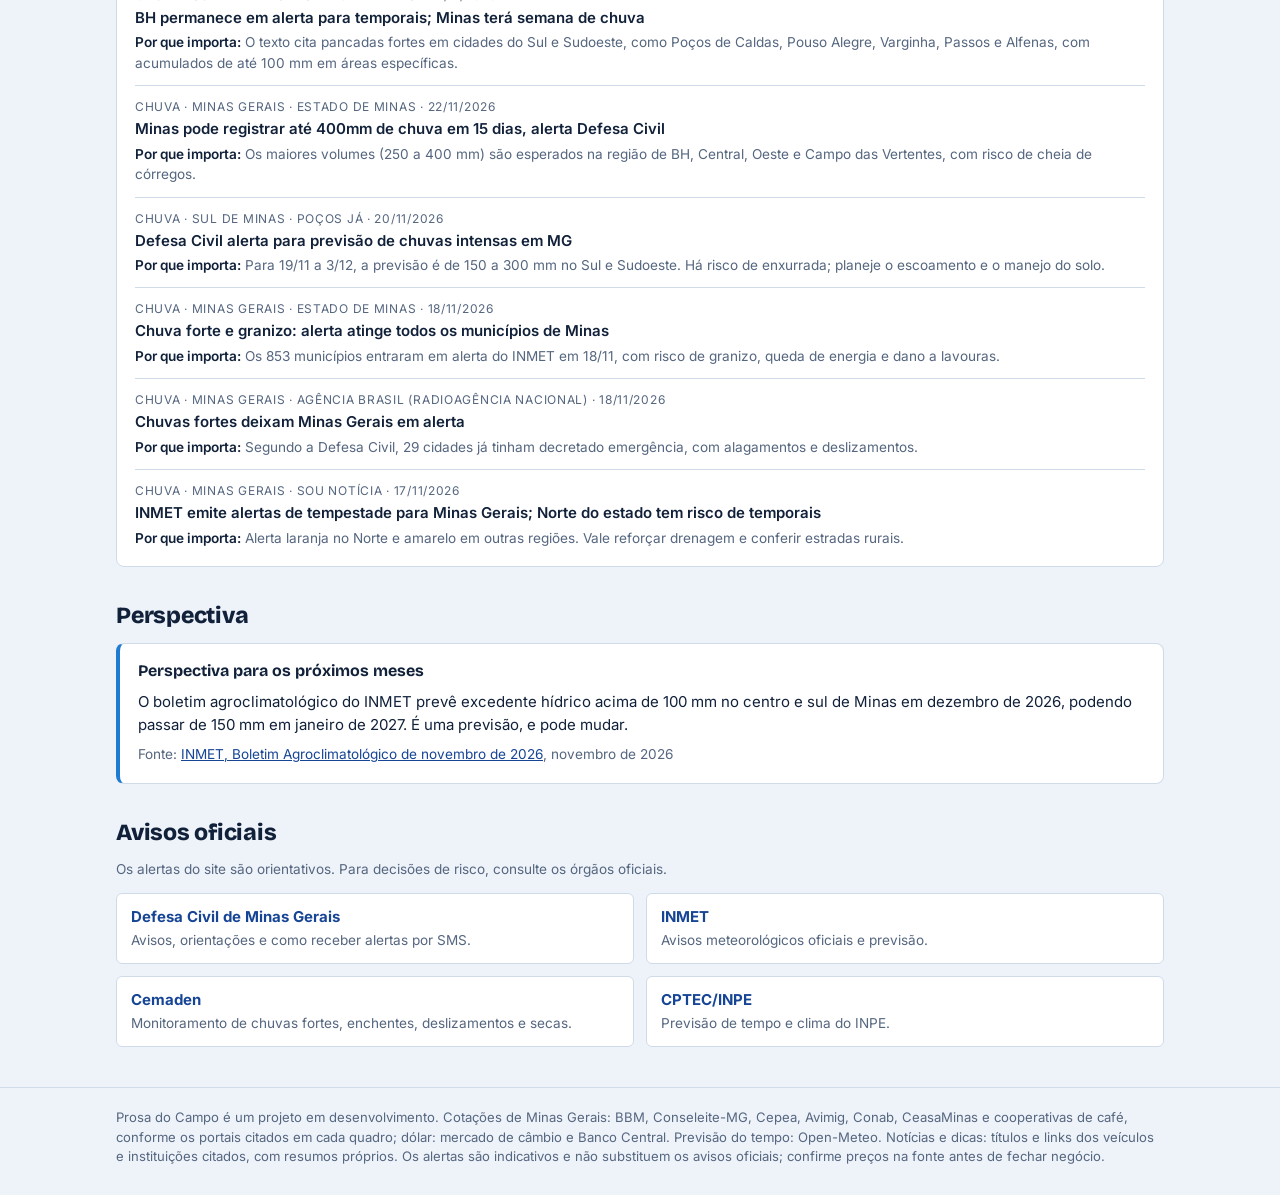
==== commit 80abdb9a: "Novas imagens em paisagem nas páginas Clima, Cotações, Notícias e Dicas Co-Authored-By: Claude Sonne" ====
--- a/clima.html
+++ b/clima.html
@@ -43,7 +43,7 @@
     <a class="nav-usd" id="nav-usd" href="cotacoes.html#dolar"><span class="k">Dólar hoje</span><span class="v" id="nav-v">R$ —</span><span class="down" id="nav-pct"></span><span class="t" id="nav-t"></span></a>
   </div>
 </nav>
-<div class="wrap"><figure class="hero hero-page"><img src="assets/hero-clima.jpg" width="1254" height="627" alt="Chuva sobre os morros de um cafezal em Minas Gerais, com um pluviômetro no primeiro plano"></figure></div>
+<div class="wrap"><figure class="hero hero-page"><img src="assets/hero-clima.jpg" width="1600" height="900" alt="Chuva sobre os morros de um cafezal em Minas Gerais, com um pluviômetro no primeiro plano"></figure></div>
 <main class="wrap">
 
   <div class="page-head">
--- a/assets/site.css
+++ b/assets/site.css
@@ -238,4 +238,4 @@
 @media (max-width: 760px) { .banner { grid-template-columns: minmax(0, 1fr) 36%; gap: 12px; padding: 14px; } .banner h2 { font-size: 1.3rem; } .banner p { font-size: 0.8rem; margin-top: 6px; } .banner img { width: 100%; height: auto; aspect-ratio: 1 / 1; } }
 
 
-.hero.hero-page img { width: 100%; height: auto; aspect-ratio: 2 / 1; object-fit: cover; }
+.hero.hero-page img { width: 100%; height: auto; aspect-ratio: 16 / 9; object-fit: cover; }
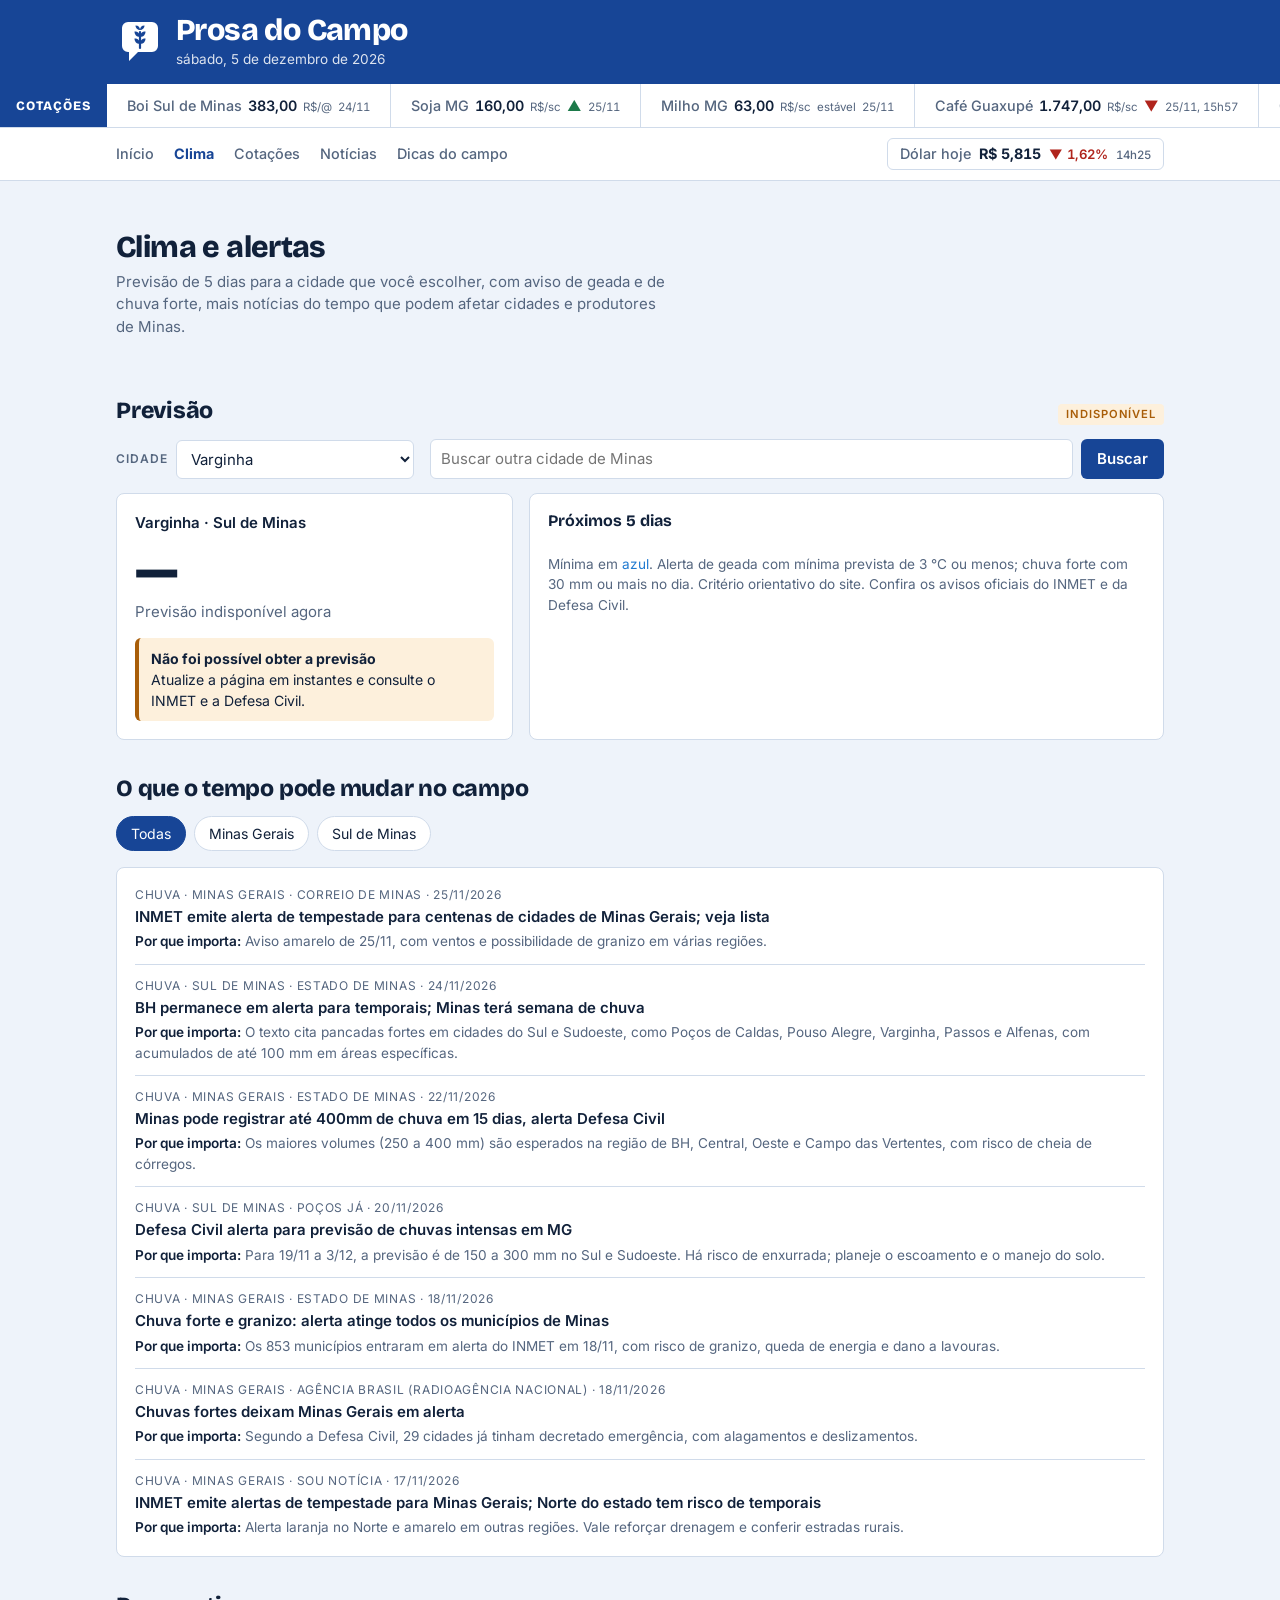
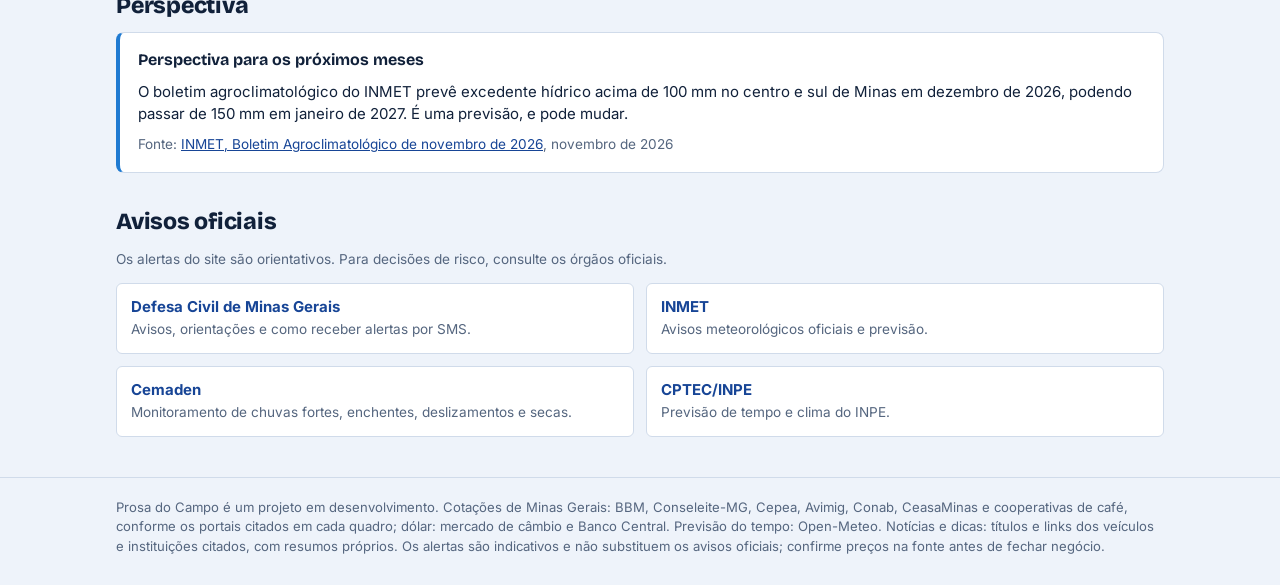
==== commit b069d912: "Remove o bloco de imagem do topo das páginas internas (HTML) Co-Authored-By: Claude Sonnet 5.5 <nore" ====
--- a/clima.html
+++ b/clima.html
@@ -43,7 +43,7 @@
     <a class="nav-usd" id="nav-usd" href="cotacoes.html#dolar"><span class="k">Dólar hoje</span><span class="v" id="nav-v">R$ —</span><span class="down" id="nav-pct"></span><span class="t" id="nav-t"></span></a>
   </div>
 </nav>
-<div class="wrap"><figure class="hero hero-page"><img src="assets/hero-clima.jpg" width="1600" height="900" alt="Chuva sobre os morros de um cafezal em Minas Gerais, com um pluviômetro no primeiro plano"></figure></div>
+
 <main class="wrap">
 
   <div class="page-head">
